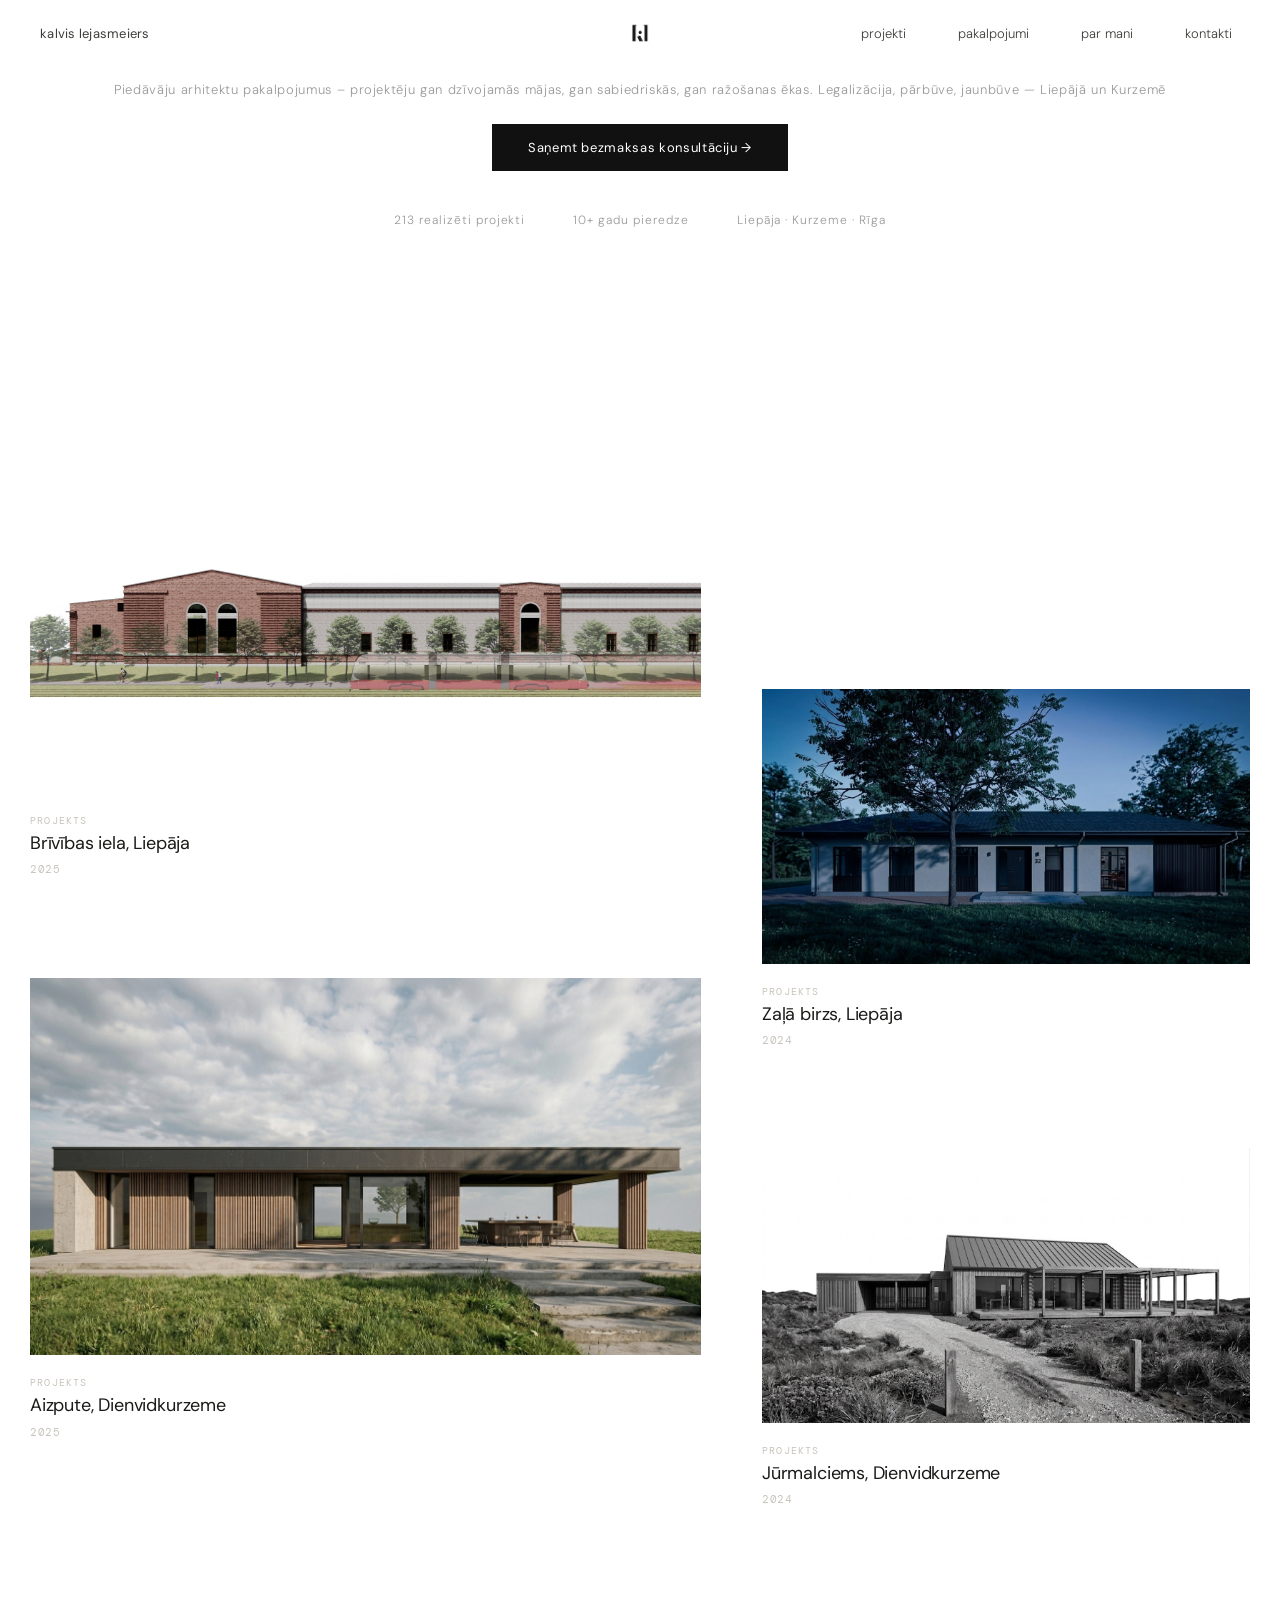
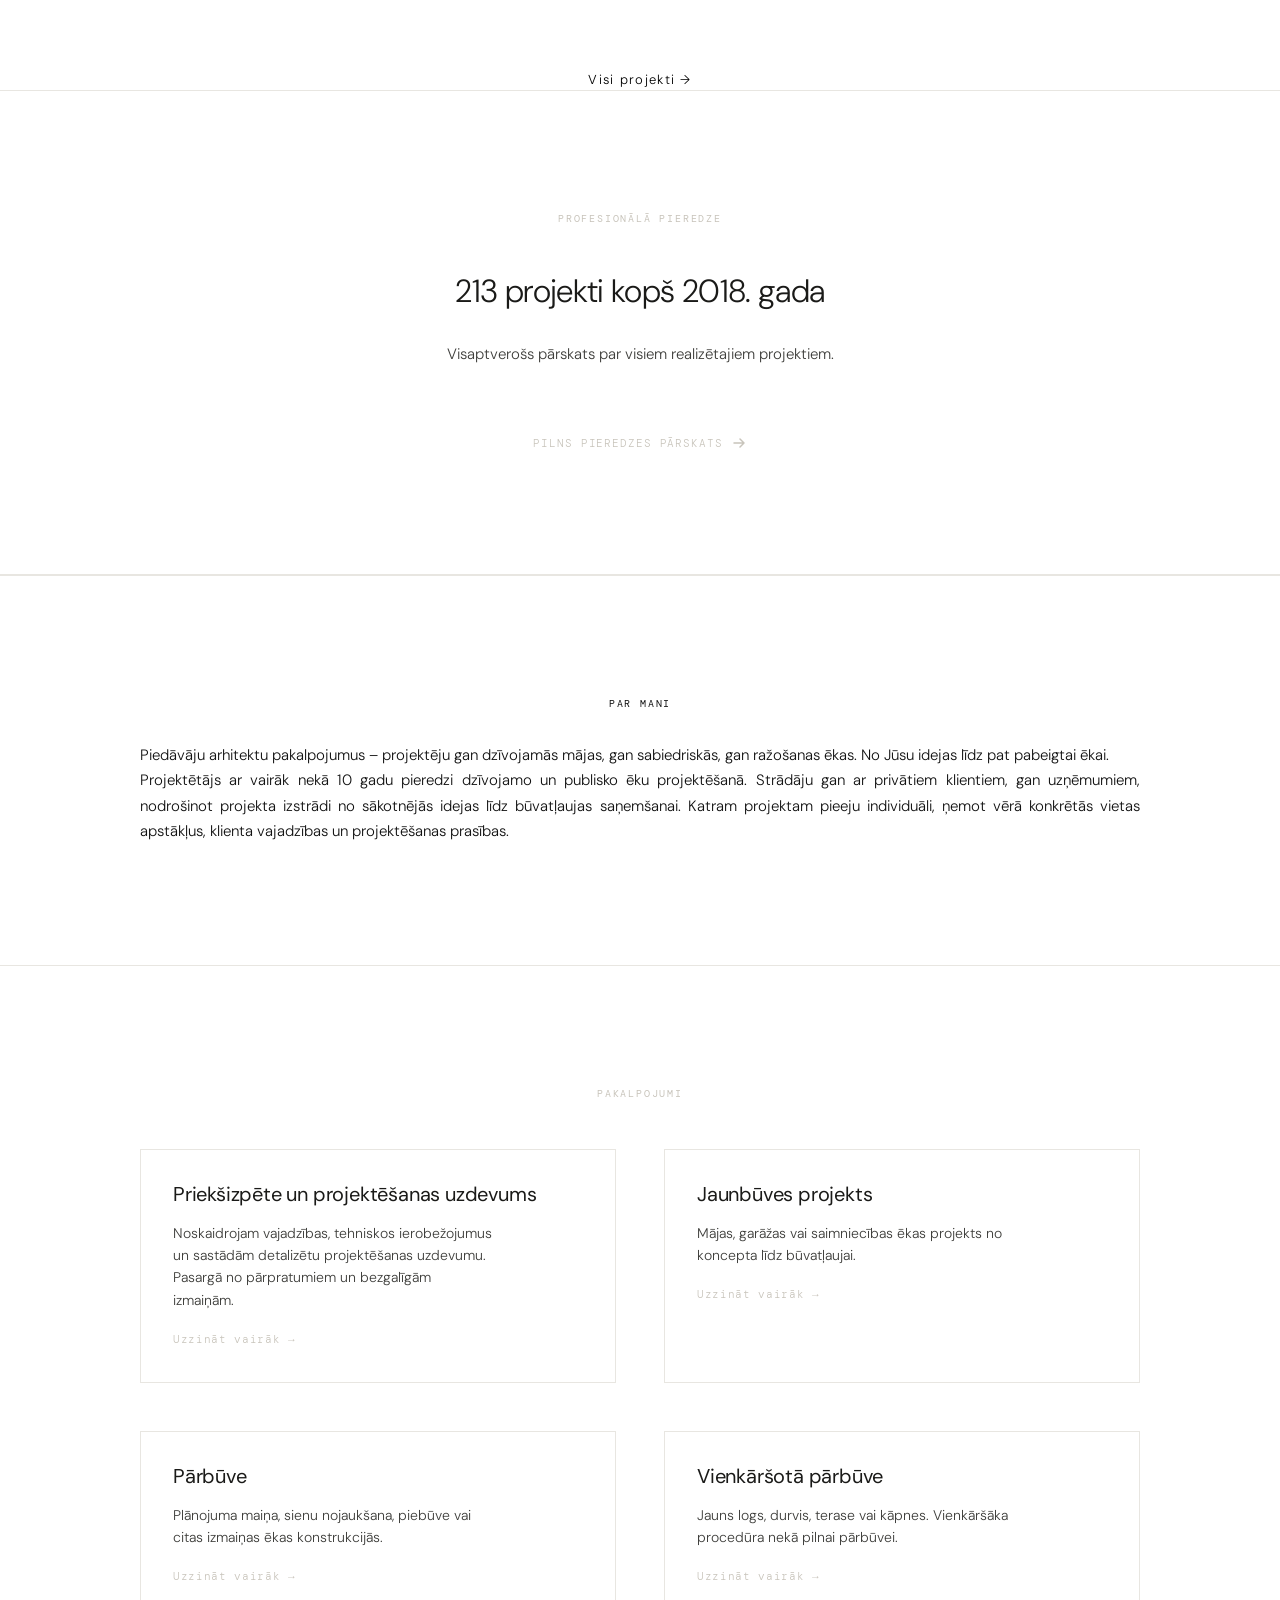
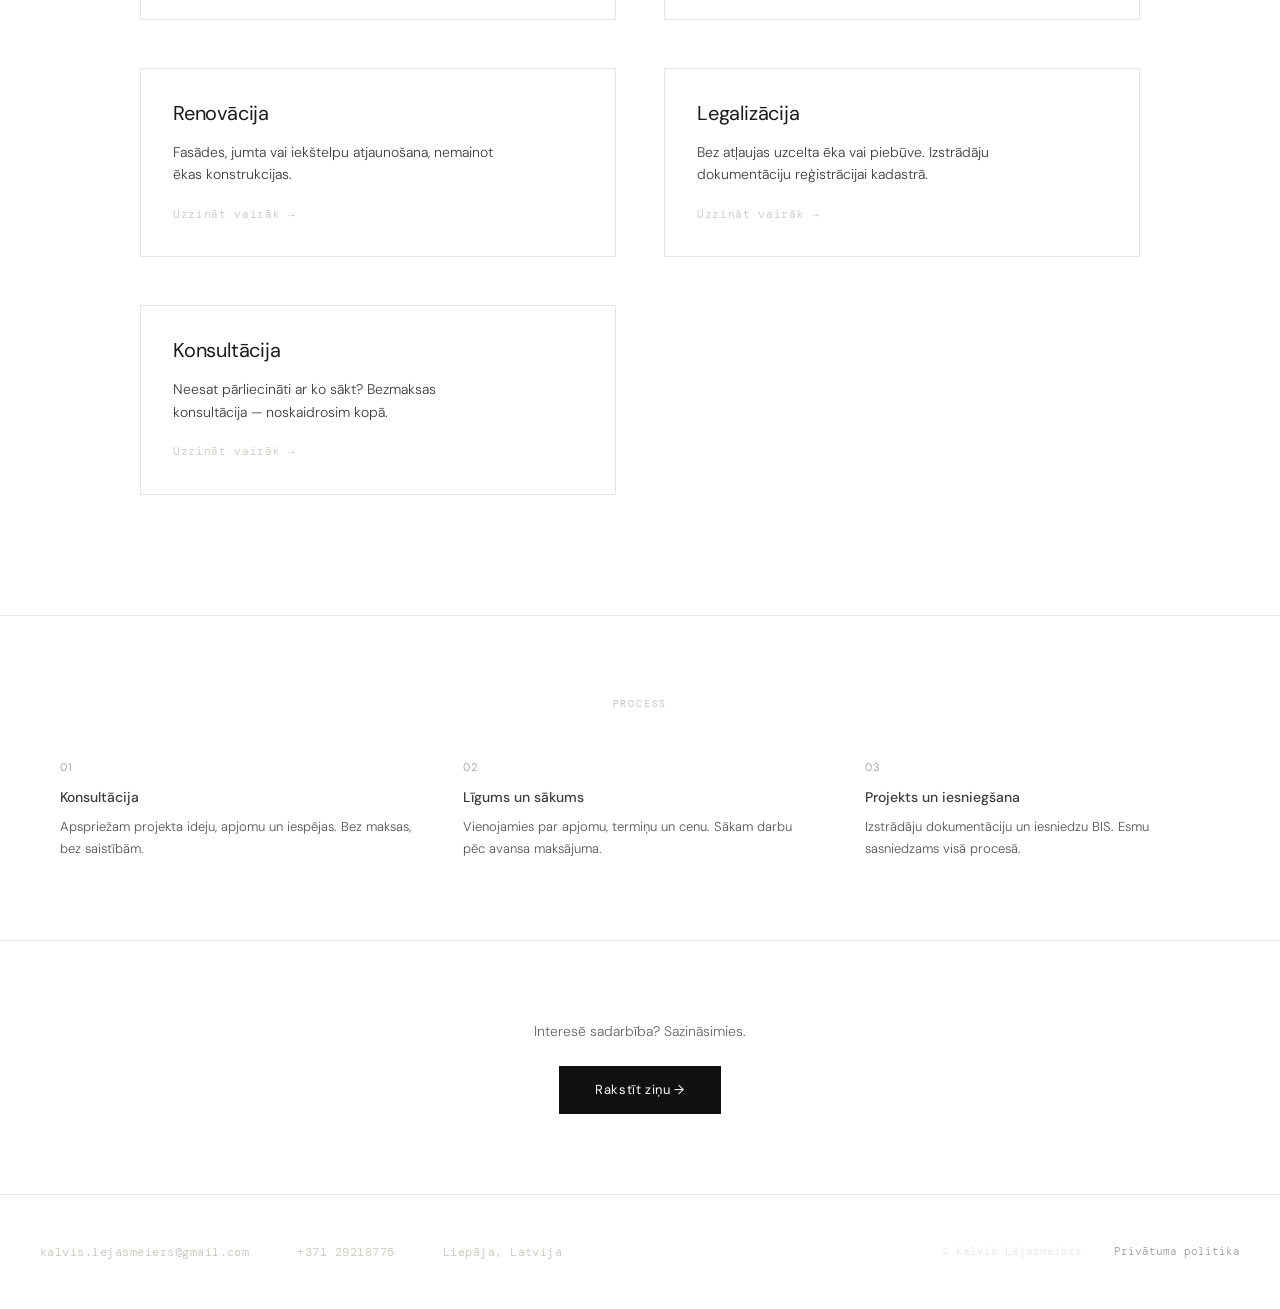
==== index.html @ 1ecda080 "Add hero CTA, stats bar, update H1 and par mani text" ====
<!doctype html>
<html lang="lv">
  <head>
    <meta charset="UTF-8" />
    <meta name="viewport" content="width=device-width, initial-scale=1.0" />
    <title>
      Projektētājs Liepājā | Legalizācija, Pārbūve, Jaunbūve — Kalvis
      Lejasmeiers
    </title>
    <meta
      name="description"
      content="Projektētājs Liepājā un Kurzemē — legalizācija, pārbūve, renovācija, jaunbūves projekti. 8+ gadu pieredze. Sazinieties: +371 29218775"
    />
    <meta
      name="keywords"
      content="projektētājs Liepāja, legalizācija Liepāja, būvatļauja Liepāja, pārbūve Liepāja, renovācija Liepāja, jaunbūve Liepāja, projektētājs Kurzeme, projektētājs Ventspils, projektētājs Dienvidkurzeme, būvprojekts Liepāja"
    />
    <meta
      name="google-site-verification"
      content="7rVDc_O3e1EbUGDJ3rN7VSIk16ck5abSpWf8aA_Zg4A"
    />
    <link rel="canonical" href="https://kalvisl.lv/" />

    <!-- Open Graph tags for social sharing -->
    <meta
      property="og:title"
      content="Projektētājs Liepājā — Kalvis Lejasmeiers"
    />
    <meta
      property="og:description"
      content="Legalizācija, pārbūve, renovācija, jaunbūve. 8+ gadu pieredze. Liepāja un Kurzeme."
    />
    <meta property="og:url" content="https://kalvisl.lv/" />
    <meta property="og:type" content="website" />
    <meta property="og:locale" content="lv_LV" />

    <!-- DNS Prefetch & Preconnect for faster resource loading -->
    <link rel="dns-prefetch" href="https://fonts.googleapis.com" />
    <link rel="dns-prefetch" href="https://fonts.gstatic.com" />
    <link rel="preconnect" href="https://fonts.googleapis.com" />
    <link rel="preconnect" href="https://fonts.gstatic.com" crossorigin />

    <!-- Preload critical fonts for faster text rendering -->
    <link
      rel="preload"
      href="https://fonts.gstatic.com/s/dmsans/v15/rP2tp2ywxg089UriI5-g4vlH9VoD8CmcqZG40F9JadbnoEwA-oBTQW0.woff2"
      as="font"
      type="font/woff2"
      crossorigin
    />

    <!-- Google Fonts with display=swap for better performance -->
    <link
      href="https://fonts.googleapis.com/css2?family=DM+Sans:ital,opsz,wght@0,9..40,300;0,9..40,400;0,9..40,500;1,9..40,300&family=DM+Mono:wght@300;400&display=swap"
      rel="stylesheet"
    />

    <!-- Main stylesheet -->
    <link rel="stylesheet" href="assets/css/main.css" />

    <!-- Schema.org LocalBusiness markup for SEO -->
    <script type="application/ld+json">
      {
        "@context": "https://schema.org",
        "@type": "LocalBusiness",
        "name": "Kalvis Lejasmeiers — Projektētājs",
        "url": "https://kalvisl.lv",
        "logo": "https://kalvisl.lv/kllogo/kl.png",
        "image": "https://kalvisl.lv/kllogo/kl.png",
        "description": "Projektēšanas pakalpojumi privātiem klientiem — legalizācija, pārbūve, renovācija, jaunbūve. Liepāja un Kurzeme.",
        "telephone": "+37129218775",
        "email": "kalvis.lejasmeiers@gmail.com",
        "priceRange": "€€",
        "address": {
          "@type": "PostalAddress",
          "addressLocality": "Liepāja",
          "addressRegion": "Kurzeme",
          "addressCountry": "LV"
        },
        "geo": {
          "@type": "GeoCoordinates",
          "latitude": 56.5047,
          "longitude": 21.0109
        },
        "areaServed": [
          { "@type": "City", "name": "Liepāja" },
          { "@type": "AdministrativeArea", "name": "Dienvidkurzemes novads" },
          { "@type": "City", "name": "Ventspils" },
          { "@type": "City", "name": "Jūrmala" },
          { "@type": "City", "name": "Rīga" }
        ],
        "hasOfferCatalog": {
          "@type": "OfferCatalog",
          "name": "Projektēšanas pakalpojumi",
          "itemListElement": [
            {
              "@type": "Offer",
              "itemOffered": {
                "@type": "Service",
                "name": "Priekšizpēte un projektēšanas uzdevums"
              }
            },
            {
              "@type": "Offer",
              "itemOffered": {
                "@type": "Service",
                "name": "Jaunbūves projekts"
              }
            },
            {
              "@type": "Offer",
              "itemOffered": { "@type": "Service", "name": "Pārbūve" }
            },
            {
              "@type": "Offer",
              "itemOffered": { "@type": "Service", "name": "Legalizācija" }
            },
            {
              "@type": "Offer",
              "itemOffered": {
                "@type": "Service",
                "name": "Vienkāršotā pārbūve"
              }
            },
            {
              "@type": "Offer",
              "itemOffered": {
                "@type": "Service",
                "name": "Renovācija un atjaunošana"
              }
            },
            {
              "@type": "Offer",
              "itemOffered": {
                "@type": "Service",
                "name": "Lietošanas veida maiņa"
              }
            },
            {
              "@type": "Offer",
              "itemOffered": { "@type": "Service", "name": "Konsultācija" }
            }
          ]
        },
        "sameAs": ["https://kalvisl.lv"]
      }
    </script>

    <!-- Critical inline styles for above-the-fold content -->
    <style>
      /* Prevent layout shift while fonts load */
      body {
        font-family:
          "DM Sans",
          -apple-system,
          BlinkMacSystemFont,
          sans-serif;
      }

      /* Critical nav styles to prevent FOUC */
      nav {
        position: fixed;
        top: 0;
        left: 0;
        right: 0;
        z-index: 100;
        display: flex;
        justify-content: space-between;
        align-items: center;
        padding: 22px 40px;
        background: #ffffff;
      }

      /* Prevent CLS for featured images */
      .chip-image-wrap {
        position: relative;
        background: #e8e6e1;
        min-height: 200px;
      }

      /* Visually hidden for accessibility */
      .visually-hidden {
        position: absolute;
        width: 1px;
        height: 1px;
        padding: 0;
        margin: -1px;
        overflow: hidden;
        clip: rect(0, 0, 0, 0);
        border: 0;
      }

      /* Hero CTA */
      .hero-cta {
        padding: 80px 60px 40px;
        text-align: center;
      }
      .hero-subtitle {
        font-size: 13px;
        color: #999;
        letter-spacing: 0.05em;
        margin-bottom: 24px;
      }

      /* Hero Stats */
      .hero-stats {
        display: flex;
        justify-content: center;
        gap: 48px;
        padding: 0 60px 60px;
        font-size: 12px;
        color: #999;
        letter-spacing: 0.08em;
      }
      @media (max-width: 768px) {
        .hero-stats {
          flex-direction: column;
          align-items: center;
          gap: 12px;
          padding: 0 24px 40px;
        }
        .hero-cta {
          padding: 60px 24px 24px;
        }
      }

      /* CTA Section */
      .cta-section {
        text-align: center;
        padding: 80px 40px;
        border-top: 1px solid #e8e8e8;
      }
      .cta-text {
        font-size: 14px;
        color: #666;
        margin-bottom: 24px;
        letter-spacing: 0;
      }
      .cta-button {
        display: inline-block;
        padding: 14px 36px;
        background: #111;
        color: #fff;
        font-size: 13px;
        font-weight: 400;
        text-decoration: none;
        letter-spacing: 0.05em;
        transition: background 0.2s ease;
      }
      .cta-button:hover {
        background: #333;
      }

      /* Process Section */
      .process-section {
        padding: 80px 60px;
        border-top: 1px solid #e8e8e8;
      }
      .process-steps {
        display: grid;
        grid-template-columns: repeat(3, 1fr);
        gap: 48px;
        margin-top: 40px;
      }
      .step-number {
        display: block;
        font-size: 11px;
        color: #999;
        letter-spacing: 0.1em;
        margin-bottom: 12px;
      }
      .process-step h3 {
        font-size: 14px;
        font-weight: 500;
        margin-bottom: 8px;
      }
      .process-step p {
        font-size: 13px;
        color: #555;
        line-height: 1.7;
      }
      @media (max-width: 768px) {
        .process-steps {
          grid-template-columns: 1fr;
          gap: 32px;
        }
        .process-section {
          padding: 60px 24px;
        }
        .cta-section {
          padding: 60px 24px;
        }
      }
    </style>
  </head>
  <body>
    <!-- Skip to main content link for keyboard users -->
    <a href="#main-content" class="skip-link">Pāriet uz galveno saturu</a>

    <!-- NAVIGATION -->
    <nav id="main-nav" aria-label="Galvenā navigācija">
      <div class="nav-left">
        <a href="/" class="nav-name">kalvis lejasmeiers</a>
        <div class="nav-logo">
          <a href="/" aria-label="Uz sākumlapu">
            <img
              src="kllogo/kl.png"
              alt="Kalvis Lejasmeiers Logo"
              decoding="async"
            />
          </a>
        </div>
      </div>
      <!-- Mobile hamburger button -->
      <button
        class="nav-hamburger"
        aria-label="Atvērt izvēlni"
        aria-expanded="false"
        aria-controls="main-menu"
      >
        <span class="hamburger-line"></span>
        <span class="hamburger-line"></span>
        <span class="hamburger-line"></span>
      </button>

      <ul class="nav-links" id="main-menu" role="menu">
        <li role="none"><a href="projekti/" role="menuitem">projekti</a></li>
        <li role="none">
          <a href="pakalpojumi/" role="menuitem">pakalpojumi</a>
        </li>
        <li role="none"><a href="par-mani/" role="menuitem">par mani</a></li>
        <li role="none"><a href="kontakti/" role="menuitem">kontakti</a></li>
      </ul>
    </nav>

    <main id="main-content">
      <h1 class="visually-hidden">
        Projektētājs Liepājā. No Jūsu idejas līdz gatavam projektam
      </h1>

      <!-- HERO CTA -->
      <section class="hero-cta">
        <p class="hero-subtitle">
          Piedāvāju arhitektu pakalpojumus – projektēju gan dzīvojamās mājas,
          gan sabiedriskās, gan ražošanas ēkas. Legalizācija, pārbūve, jaunbūve
          — Liepājā un Kurzemē
        </p>
        <a href="/kontakti/" class="cta-button"
          >Saņemt bezmaksas konsultāciju →</a
        >
      </section>

      <!-- HERO STATS -->
      <div class="hero-stats">
        <span>213 realizēti projekti</span>
        <span>10+ gadu pieredze</span>
        <span>Liepāja · Kurzeme · Rīga</span>
      </div>

      <!-- FEATURED PROJECTS — Chipperfield-style staggered layout -->

      <section class="featured-section" id="projekti">
        <div class="chipperfield-grid reveal">
          <!-- Left column -->
          <div class="chip-col chip-col-left">
            <a
              href="projekti/?project=Brivibas%2097a"
              class="chip-project"
              data-lightbox="true"
              data-project-name="Brīvības iela 97a"
              data-project-type="Projekts"
              data-project-location="Liepāja"
              data-project-year="2025"
              data-images='["projekti/Brivibas_97a/brivibas-97a-1.jpg","projekti/Brivibas_97a/brivibas-97a-2.jpg"]'
            >
              <div class="chip-image-wrap">
                <img
                  src="projekti/Brivibas_97a/brivibas-97a-1.jpg"
                  alt="Brīvības 97a projekts"
                  fetchpriority="high"
                  decoding="async"
                />
              </div>
              <div class="chip-meta">
                <span class="chip-label">Projekts</span>
                <span class="chip-title">Brīvības iela, Liepāja</span>
                <span class="chip-date">2025</span>
              </div>
            </a>

            <a
              href="projekti/?project=sarmites"
              class="chip-project"
              data-lightbox="true"
              data-project-name="Sarmītes"
              data-project-type="Projekts"
              data-project-location="Aizpute, Dienvidkurzeme"
              data-project-year="2025"
              data-images='["projekti/Aizputes_novads/sarmites-1.jpg"]'
            >
              <div class="chip-image-wrap">
                <img
                  src="projekti/Aizputes_novads/sarmites-1.jpg"
                  alt="Aizpute projekts"
                  loading="lazy"
                  decoding="async"
                />
              </div>
              <div class="chip-meta">
                <span class="chip-label">Projekts</span>
                <span class="chip-title">Aizpute, Dienvidkurzeme</span>
                <span class="chip-date">2025</span>
              </div>
            </a>
          </div>

          <!-- Right column — offset down -->
          <div class="chip-col chip-col-right">
            <a
              href="projekti/?project=Kazdangas%2035"
              class="chip-project"
              data-lightbox="true"
              data-project-name="Zaļā birzs"
              data-project-type="Projekts"
              data-project-location="Liepāja"
              data-project-year="2024"
              data-images='["projekti/Zala_birzs/kazdangas-35-1.webp","projekti/Zala_birzs/kazdangas-35-2.webp"]'
            >
              <div class="chip-image-wrap">
                <picture>
                  <source
                    srcset="projekti/Zala_birzs/kazdangas-35-1.webp"
                    type="image/webp"
                  />
                  <source
                    srcset="projekti/Zala_birzs/kazdangas-35-2.webp"
                    type="image/webp"
                  />
                  <img
                    src="projekti/Zala_birzs/kazdangas-35-1.webp"
                    alt="Dzīvojamās ēkas būvniecība"
                    loading="lazy"
                    decoding="async"
                  />
                </picture>
              </div>
              <div class="chip-meta">
                <span class="chip-label">Projekts</span>
                <span class="chip-title">Zaļā birzs, Liepāja</span>
                <span class="chip-date">2024</span>
              </div>
            </a>

            <a
              href="projekti/?project=Sabri%20Jurmalciems"
              class="chip-project"
              data-lightbox="true"
              data-project-name="Sabri"
              data-project-type="Projekts"
              data-project-location="Jūrmalciems, Dienvidkurzeme"
              data-project-year="2024"
              data-images='["projekti/Jurmalciems/sabri-jurmalciems-1.jpg","projekti/Jurmalciems/sabri-jurmalciems-2.webp"]'
            >
              <div class="chip-image-wrap">
                <picture>
                  <source
                    srcset="projekti/Jurmalciems/sabri-jurmalciems-1.jpg"
                    type="image/jpeg"
                  />
                  <source
                    srcset="projekti/Jurmalciems/sabri-jurmalciems-2.webp"
                    type="image/webp"
                  />
                  <img
                    src="projekti/Jurmalciems/sabri-jurmalciems-1.jpg"
                    alt="Sabri Jurmalciems projekts"
                    loading="lazy"
                    decoding="async"
                  />
                </picture>
              </div>
              <div class="chip-meta">
                <span class="chip-label">Projekts</span>
                <span class="chip-title">Jūrmalciems, Dienvidkurzeme</span>
                <span class="chip-date">2024</span>
              </div>
            </a>
          </div>
        </div>
      </section>

      <!-- Lightbox Overlay -->
      <div
        class="lightbox-overlay"
        id="projectLightbox"
        aria-hidden="true"
        role="dialog"
        aria-modal="true"
        aria-label="Projekta attēlu galerija"
      >
        <button class="lightbox-close" aria-label="Aizvērt galeriju">
          &times;
        </button>
        <div class="lightbox-container">
          <button
            class="lightbox-arrow lightbox-prev"
            aria-label="Iepriekšējais attēls"
          >
            &#8249;
          </button>
          <div class="lightbox-content">
            <div class="lightbox-image-wrapper">
              <img class="lightbox-image" src="" alt="Projekta attēls" />
            </div>
            <div class="lightbox-info">
              <h3 class="lightbox-title"></h3>
              <div class="lightbox-meta">
                <span class="lightbox-type"></span>
                <span class="lightbox-location"></span>
                <span class="lightbox-year"></span>
              </div>
              <div class="lightbox-counter"></div>
            </div>
          </div>
          <button
            class="lightbox-arrow lightbox-next"
            aria-label="Nākamais attēls"
          >
            &#8250;
          </button>
        </div>
      </div>

      <!-- All projects link -->
      <div style="margin-top: 80px; text-align: center">
        <a
          href="/projekti/"
          style="
            font-size: 13px;
            font-weight: 300;
            letter-spacing: 0.1em;
            color: #000;
            text-decoration: none;
          "
          >Visi projekti →</a
        >
      </div>

      <!-- PIEREDZE SUMMARY -->
      <section class="pieredze-summary">
        <div class="pieredze-summary-content">
          <span class="section-label reveal">Profesionālā pieredze</span>
          <h2 class="pieredze-title reveal">213 projekti kopš 2018. gada</h2>
          <p class="pieredze-text reveal">
            Visaptverošs pārskats par visiem realizētajiem projektiem.
          </p>

          <a href="projekti/#pieredze-embedded" class="pieredze-link reveal">
            <span>Pilns pieredzes pārskats</span>
            <svg width="16" height="16" viewBox="0 0 16 16" fill="none">
              <path
                d="M3 8H13M13 8L9 4M13 8L9 12"
                stroke="currentColor"
                stroke-width="1.5"
                stroke-linecap="round"
                stroke-linejoin="round"
              />
            </svg>
          </a>
        </div>
      </section>

      <!-- ABOUT STRIP -->
      <section
        class="about-strip"
        id="par-mani"
        style="background-color: #ffffff !important; color: #111111 !important"
      >
        <div class="about-strip-content">
          <span class="section-label" style="color: #111111 !important"
            >Par mani</span
          >
          <p class="about-text" style="color: #111111 !important">
            Piedāvāju arhitektu pakalpojumus – projektēju gan dzīvojamās mājas,
            gan sabiedriskās, gan ražošanas ēkas. No Jūsu idejas līdz pat
            pabeigtai ēkai.
          </p>
          <p class="about-text" style="color: #111111 !important">
            Projektētājs ar vairāk nekā 10 gadu pieredzi dzīvojamo un publisko
            ēku projektēšanā. Strādāju gan ar privātiem klientiem, gan
            uzņēmumiem, nodrošinot projekta izstrādi no sākotnējās idejas līdz
            būvatļaujas saņemšanai. Katram projektam pieeju individuāli, ņemot
            vērā konkrētās vietas apstākļus, klienta vajadzības un projektēšanas
            prasības.
          </p>
        </div>
      </section>

      <!-- PAKALPOJUMI -->
      <section class="services-section" id="pakalpojumi">
        <div class="services-content">
          <span class="section-label reveal">Pakalpojumi</span>
          <div class="services-grid">
            <a href="/pakalpojumi/" class="service-card reveal">
              <h3 class="service-title">
                Priekšizpēte un projektēšanas uzdevums
              </h3>
              <p class="service-desc">
                Noskaidrojam vajadzības, tehniskos ierobežojumus un sastādām
                detalizētu projektēšanas uzdevumu. Pasargā no pārpratumiem un
                bezgalīgām izmaiņām.
              </p>
              <span class="service-link">Uzzināt vairāk →</span>
            </a>
            <a href="/pakalpojumi/" class="service-card reveal">
              <h3 class="service-title">Jaunbūves projekts</h3>
              <p class="service-desc">
                Mājas, garāžas vai saimniecības ēkas projekts no koncepta līdz
                būvatļaujai.
              </p>
              <span class="service-link">Uzzināt vairāk →</span>
            </a>
            <a href="/pakalpojumi/" class="service-card reveal">
              <h3 class="service-title">Pārbūve</h3>
              <p class="service-desc">
                Plānojuma maiņa, sienu nojaukšana, piebūve vai citas izmaiņas
                ēkas konstrukcijās.
              </p>
              <span class="service-link">Uzzināt vairāk →</span>
            </a>
            <a href="/pakalpojumi/" class="service-card reveal">
              <h3 class="service-title">Vienkāršotā pārbūve</h3>
              <p class="service-desc">
                Jauns logs, durvis, terase vai kāpnes. Vienkāršāka procedūra
                nekā pilnai pārbūvei.
              </p>
              <span class="service-link">Uzzināt vairāk →</span>
            </a>
            <a href="/pakalpojumi/" class="service-card reveal">
              <h3 class="service-title">Renovācija</h3>
              <p class="service-desc">
                Fasādes, jumta vai iekštelpu atjaunošana, nemainot ēkas
                konstrukcijas.
              </p>
              <span class="service-link">Uzzināt vairāk →</span>
            </a>
            <a href="/pakalpojumi/" class="service-card reveal">
              <h3 class="service-title">Legalizācija</h3>
              <p class="service-desc">
                Bez atļaujas uzcelta ēka vai piebūve. Izstrādāju dokumentāciju
                reģistrācijai kadastrā.
              </p>
              <span class="service-link">Uzzināt vairāk →</span>
            </a>
            <a href="/pakalpojumi/" class="service-card reveal">
              <h3 class="service-title">Konsultācija</h3>
              <p class="service-desc">
                Neesat pārliecināti ar ko sākt? Bezmaksas konsultācija —
                noskaidrosim kopā.
              </p>
              <span class="service-link">Uzzināt vairāk →</span>
            </a>
          </div>
        </div>
      </section>

      <!-- PROCESS SECTION — How it works -->
      <section class="process-section">
        <p class="section-label">Process</p>
        <div class="process-steps">
          <div class="process-step">
            <span class="step-number">01</span>
            <h3>Konsultācija</h3>
            <p>
              Apspriežam projekta ideju, apjomu un iespējas. Bez maksas, bez
              saistībām.
            </p>
          </div>
          <div class="process-step">
            <span class="step-number">02</span>
            <h3>Līgums un sākums</h3>
            <p>
              Vienojamies par apjomu, termiņu un cenu. Sākam darbu pēc avansa
              maksājuma.
            </p>
          </div>
          <div class="process-step">
            <span class="step-number">03</span>
            <h3>Projekts un iesniegšana</h3>
            <p>
              Izstrādāju dokumentāciju un iesniedzu BIS. Esmu sasniedzams visā
              procesā.
            </p>
          </div>
        </div>
      </section>

      <!-- CTA SECTION -->
      <section class="cta-section">
        <p class="cta-text">Interesē sadarbība? Sazināsimies.</p>
        <a href="/kontakti/" class="cta-button">Rakstīt ziņu →</a>
      </section>
    </main>

    <!-- FOOTER / CONTACT -->
    <footer id="kontakti">
      <div class="footer-contact">
        <a href="mailto:kalvis.lejasmeiers@gmail.com"
          >kalvis.lejasmeiers@gmail.com</a
        >
        <a href="tel:+37129218775">+371 29218775</a>
        <span>Liepāja, Latvija</span>
      </div>
      <div class="footer-bottom">
        <span class="footer-copy">© Kalvis Lejasmeiers</span>
        <a href="/privatuma-politika/" class="privacy-link"
          >Privātuma politika</a
        >
      </div>
    </footer>

    <script src="assets/js/main.js" defer></script>
  </body>
</html>
---- assets/css/main.css ----
/* ==========================================================================
   DESIGN SYSTEM — Kalvis Lejasmeiers Portfolio
   ========================================================================== */

/* CSS Custom Properties (Design Tokens) */
:root {
  /* Color Palette */
  --white: #ffffff; /* pure white */
  --black: #1a1a18; /* near-black, slight warmth */
  --stone: #c8c4bb; /* fog, Baltic limestone */
  --rust: #8b4b2e; /* single accent — Liepāja ironwork, copper oxide */
  --ink: #3d3d3a; /* body text */
  --mist: #e8e6e1; /* borders, dividers */

  /* Typography */
  --font-sans: "DM Sans", sans-serif;
  --font-mono: "DM Mono", monospace;

  /* Spacing */
  --space-xs: 8px;
  --space-sm: 16px;
  --space-md: 24px;
  --space-lg: 32px;
  --space-xl: 48px;
  --space-2xl: 64px;
  --space-3xl: 80px;
  --space-4xl: 120px;
}

/* ==========================================================================
   CSS Reset & Base Styles
   ========================================================================== */

*,
*::before,
*::after {
  box-sizing: border-box;
  margin: 0;
  padding: 0;
}

html {
  font-size: 15px;
  scroll-behavior: smooth;
}

body {
  background: var(--white);
  color: var(--ink);
  font-family: var(--font-sans);
  font-weight: 300;
  line-height: 1.5;
  -webkit-font-smoothing: antialiased;
  -moz-osx-font-smoothing: grayscale;
}

img {
  max-width: 100%;
  height: auto;
  display: block;
}

a {
  color: inherit;
  text-decoration: none;
  transition: color 0.2s;
}

button,
input,
textarea {
  font-family: inherit;
  font-size: inherit;
  line-height: inherit;
}

/* ==========================================================================
   Typography Scale
   ========================================================================== */

/* Section labels: 10px / DM Mono / uppercase / letter-spacing: 0.18em / color: --stone */
.section-label {
  font-family: var(--font-mono);
  font-size: 10px;
  font-weight: 400;
  letter-spacing: 0.18em;
  text-transform: uppercase;
  color: var(--stone);
  display: block;
  text-align: center;
  margin-bottom: var(--space-xl);
}

/* Body text: 15px / DM Sans / weight 300 / line-height 1.7 */
.body-text {
  font-size: 15px;
  line-height: 1.7;
}

/* Project titles: 17–28px / DM Sans / weight 300 / letter-spacing: -0.01em */
.project-title {
  font-family: var(--font-sans);
  font-weight: 300;
  letter-spacing: -0.01em;
  line-height: 1.2;
}

/* Large titles: 40–64px / DM Sans / weight 300 / letter-spacing: -0.02em */
.large-title {
  font-family: var(--font-sans);
  font-weight: 300;
  letter-spacing: -0.02em;
  line-height: 1.1;
}

/* Mono metadata: 11px / DM Mono / weight 400 / letter-spacing: 0.06–0.12em */
.mono-meta {
  font-family: var(--font-mono);
  font-size: 11px;
  font-weight: 400;
  letter-spacing: 0.06em;
  color: var(--stone);
}

/* ==========================================================================
   Navigation
   ========================================================================== */

nav {
  position: fixed;
  top: 0;
  left: 0;
  right: 0;
  z-index: 100;
  display: flex;
  justify-content: space-between;
  align-items: center;
  padding: 22px 40px;
  background: var(--white);
  border-bottom: 1px solid transparent;
  transition: border-color 0.3s;
}

nav.scrolled {
  border-bottom-color: var(--mist);
}

.nav-left {
  display: flex;
  align-items: center;
  gap: 24px;
}

.nav-name {
  font-family: var(--font-sans);
  font-size: 13px;
  font-weight: 400;
  letter-spacing: 0.02em;
  color: var(--ink);
  text-decoration: none;
  white-space: nowrap;
}

.nav-logo {
  position: absolute;
  left: 50%;
  top: 50%;
  transform: translate(-50%, -50%);
  display: flex;
  align-items: center;
  justify-content: center;
  z-index: 1;
}

.nav-logo img {
  height: 48px; /* 100% larger than original 24px */
  width: auto;
  opacity: 0.9;
  transition: opacity 0.2s;
}

.nav-logo a {
  display: flex;
  align-items: center;
  justify-content: center;
}

.nav-logo:hover img {
  opacity: 1;
}

.nav-links {
  display: flex;
  gap: 36px;
  list-style: none;
  margin-left: auto; /* Push links to the right */
}

.nav-links a {
  font-family: var(--font-sans);
  font-size: 13px;
  font-weight: 300;
  letter-spacing: 0;
  text-transform: none;
  color: var(--ink);
  text-decoration: none;
  transition: color 0.2s;
  padding: 4px 8px;
  border-radius: 2px;
}

.nav-links a:hover,
.nav-links a.active {
  color: var(--black);
}

.nav-links a:focus {
  outline: none;
}

/* ==========================================================================
   Mobile Hamburger Menu
   ========================================================================== */

.nav-hamburger {
  display: none; /* Hidden on desktop */
  width: 44px;
  height: 44px;
  background: transparent;
  border: none;
  cursor: pointer;
  padding: 0;
  position: relative;
  z-index: 110;
  flex-direction: column;
  justify-content: center;
  align-items: flex-end;
  gap: 6px;
  margin-left: auto; /* Push to right */
  border-radius: 2px;
}

.nav-hamburger:focus {
  outline: 2px solid var(--rust);
  outline-offset: 2px;
}

.hamburger-line {
  display: block;
  width: 24px;
  height: 1px;
  background: var(--black);
  transition:
    transform 0.3s ease,
    opacity 0.3s ease,
    width 0.3s ease;
}

/* Transform to × when menu is open */
.nav-hamburger.open .hamburger-line:nth-child(1) {
  transform: translateY(7px) rotate(45deg);
}

.nav-hamburger.open .hamburger-line:nth-child(2) {
  opacity: 0;
  width: 0;
}

.nav-hamburger.open .hamburger-line:nth-child(3) {
  transform: translateY(-7px) rotate(-45deg);
}

/* Mobile menu panel */
.nav-links.mobile-menu {
  position: fixed;
  top: 0;
  left: 0;
  right: 0;
  background: #ffffff;
  padding: 80px 20px 20px; /* Top padding for nav bar clearance */
  flex-direction: column;
  gap: 0;
  max-height: 0;
  overflow: hidden;
  opacity: 0;
  transition:
    max-height 0.3s ease,
    opacity 0.3s ease,
    padding 0.3s ease;
  z-index: 100;
  box-shadow: 0 4px 20px rgba(0, 0, 0, 0.08);
}

.nav-links.mobile-menu.open {
  max-height: 100vh;
  opacity: 1;
  padding-top: 80px;
  padding-bottom: 20px;
}

.nav-links.mobile-menu li {
  width: 100%;
  border-bottom: 1px solid var(--mist);
}

.nav-links.mobile-menu li:last-child {
  border-bottom: none;
}

.nav-links.mobile-menu a {
  display: block;
  padding: 20px 0;
  font-family: var(--font-sans);
  font-size: 13px;
  font-weight: 300;
  letter-spacing: 0.02em;
  text-transform: none;
  color: var(--ink);
}

.nav-links.mobile-menu a:hover,
.nav-links.mobile-menu a.active {
  color: var(--rust);
}

/* ==========================================================================
   Featured Projects — David Chipperfield-style Staggered Two-Column Layout
   ========================================================================== */

.featured-section {
  padding: var(--space-4xl) 30px var(--space-3xl);
  width: 100%;
  max-width: 1400px;
  margin: 0 auto;
}

/* Chipperfield Grid: Two unequal columns with vertical offset */
.chipperfield-grid {
  display: flex;
  gap: 5%; /* Gap between columns */
  width: 100%;
}

/* Left column: ~55% width */
.chip-col-left {
  flex: 0 0 55%;
  display: flex;
  flex-direction: column;
  gap: 100px; /* Generous spacing between projects */
}

/* Right column: ~40% width, offset down */
.chip-col-right {
  flex: 0 0 40%;
  display: flex;
  flex-direction: column;
  gap: 100px;
  margin-top: 280px; /* Vertical offset — key Chipperfield element */
}

/* Individual project link */
.chip-project {
  display: block;
  text-decoration: none;
  color: inherit;
  cursor: pointer;
}

/* Image wrapper — no borders, shadows, or backgrounds */
.chip-image-wrap {
  position: relative;
  overflow: hidden;
  background: transparent;
  line-height: 0; /* Remove inline image gap */
}

.chip-image-wrap img {
  width: 100%;
  height: auto;
  display: block;
  transition: opacity 0.4s ease;
}

/* Hover: subtle opacity reduction */
.chip-project:hover .chip-image-wrap img {
  opacity: 0.85;
}

/* Project metadata — Chipperfield style */
.chip-meta {
  padding-top: 20px;
  display: flex;
  flex-direction: column;
  gap: 4px;
}

/* Small label: "Project" */
.chip-label {
  font-family: var(--font-mono);
  font-size: 10px;
  font-weight: 400;
  letter-spacing: 0.12em;
  text-transform: uppercase;
  color: var(--stone);
}

/* Project title: larger, heavier weight */
.chip-title {
  font-family: var(--font-sans);
  font-size: 18px;
  font-weight: 400;
  letter-spacing: -0.01em;
  line-height: 1.3;
  color: var(--black);
}

/* Date: small, subtle */
.chip-date {
  font-family: var(--font-mono);
  font-size: 11px;
  font-weight: 400;
  letter-spacing: 0.06em;
  color: var(--stone);
  margin-top: 2px;
}

/* ==========================================================================
   Project List (Homepage)
   ========================================================================== */

.list-section {
  padding: var(--space-2xl) 40px var(--space-4xl);
  border-top: 1px solid var(--mist);
}

.project-list {
  list-style: none;
}

.project-item {
  display: grid;
  grid-template-columns: 1fr auto;
  align-items: baseline;
  padding: 20px 0;
  border-bottom: 1px solid var(--mist);
  cursor: pointer;
  transition: background 0.15s;
  text-decoration: none;
  color: inherit;
}

.project-item:first-child {
  border-top: 1px solid var(--mist);
}

.project-item:hover .project-item-title {
  color: var(--black);
}

.project-item:hover .project-item-meta {
  color: var(--rust);
}

.project-item-title {
  font-family: var(--font-sans);
  font-size: 17px;
  font-weight: 300;
  color: var(--ink);
  transition: color 0.2s;
  letter-spacing: -0.01em;
}

.project-item-meta {
  font-family: var(--font-mono);
  font-size: 11px;
  color: var(--stone);
  letter-spacing: 0.06em;
  text-align: right;
  transition: color 0.2s;
  white-space: nowrap;
}

/* ==========================================================================
   About Strip (Homepage)
   ========================================================================== */

.about-strip {
  background: var(--white);
  padding: var(--space-4xl) 40px;
  border-top: 1px solid var(--mist);
}

.about-strip-content {
  max-width: 1000px;
  margin: 0 auto;
  text-align: center;
}

.about-strip .section-label {
  color: var(--stone);
  margin-bottom: var(--space-lg);
  text-align: center;
}

.about-text {
  color: var(--ink);
  font-size: 15px;
  line-height: 1.7;
  text-align: justify;
  text-justify: inter-word;
  max-width: 100%;
}

.about-stats {
  display: grid;
  grid-template-columns: 1fr 1fr;
  gap: var(--space-lg);
  padding-top: 4px;
}

.stat-number {
  font-family: var(--font-mono);
  font-size: 36px;
  font-weight: 300;
  color: var(--white);
  display: block;
  line-height: 1;
  margin-bottom: var(--space-xs);
}

.stat-label {
  font-family: var(--font-mono);
  font-size: 10px;
  letter-spacing: 0.14em;
  text-transform: uppercase;
  color: rgba(200, 196, 187, 0.4);
}

/* ==========================================================================
   Footer / Contact
   ========================================================================== */

footer {
  padding: var(--space-xl) 40px;
  display: flex;
  justify-content: space-between;
  align-items: center;
  border-top: 1px solid var(--mist);
}

.footer-contact {
  display: flex;
  gap: var(--space-xl);
}

.footer-contact a,
.footer-contact span {
  font-family: var(--font-mono);
  font-size: 12px;
  color: var(--stone);
  text-decoration: none;
  letter-spacing: 0.04em;
  transition: color 0.2s;
}

.footer-contact a:hover {
  color: var(--rust);
}

.footer-copy {
  font-family: var(--font-mono);
  font-size: 11px;
  color: var(--mist);
}

.footer-bottom {
  display: flex;
  align-items: center;
  gap: var(--space-lg);
}

.privacy-link {
  font-family: var(--font-mono);
  font-size: 11px;
  color: #999;
  text-decoration: none;
  transition: color 0.2s;
}

.privacy-link:hover {
  color: var(--rust);
}

/* ==========================================================================
   Scroll Animations
   ========================================================================== */

.reveal {
  opacity: 0;
  transform: translateY(16px);
  transition:
    opacity 0.7s ease,
    transform 0.7s ease;
}

.reveal.visible {
  opacity: 1;
  transform: none;
}

/* Respect reduced motion preference */
@media (prefers-reduced-motion: reduce) {
  .reveal {
    opacity: 1;
    transform: none;
    transition: none;
  }
}

/* ==========================================================================
   Responsive Design
   ========================================================================== */

@media (max-width: 768px) {
  /* Navigation */
  nav {
    padding: 18px 20px;
    flex-direction: row;
    justify-content: space-between;
    align-items: center;
  }

  .nav-left {
    display: flex;
    align-items: center;
    gap: 16px;
  }

  .nav-name {
    font-size: 12px;
  }

  .nav-logo {
    display: flex; /* Show logo on mobile */
    position: absolute; /* Center in nav bar */
    left: 50%;
    top: 50%;
    transform: translate(-50%, -50%);
    margin: 0;
  }

  .nav-logo img {
    height: 32px; /* Slightly smaller on mobile */
  }

  /* Mobile hamburger menu */
  .nav-hamburger {
    display: flex;
  }

  .nav-links {
    position: fixed;
    top: 0;
    left: 0;
    right: 0;
    display: flex;
    background: #ffffff;
    padding: 0 20px;
    flex-direction: column;
    gap: 0;
    max-height: 0;
    overflow: hidden;
    opacity: 0;
    transition:
      max-height 0.3s ease,
      opacity 0.3s ease,
      padding 0.3s ease;
    z-index: 99;
    box-shadow: 0 4px 20px rgba(0, 0, 0, 0.08);
    list-style: none;
  }

  .nav-links.open {
    max-height: 100vh;
    opacity: 1;
    padding: 76px 20px 20px;
  }

  .nav-links li {
    width: 100%;
    border-bottom: 1px solid var(--mist);
  }

  .nav-links li:last-child {
    border-bottom: none;
  }

  .nav-links a {
    display: block;
    padding: 20px 0;
    font-family: var(--font-sans);
    font-size: 13px;
    font-weight: 300;
    letter-spacing: 0.02em;
    text-transform: none;
    color: var(--ink);
  }

  .nav-links a:hover,
  .nav-links a.active {
    color: var(--rust);
  }

  /* Featured Section — Mobile: single column, no offset */
  .featured-section {
    padding: 100px 20px 48px;
  }

  /* Chipperfield Grid: Stack vertically on mobile */
  .chipperfield-grid {
    flex-direction: column;
    gap: 0;
  }

  .chip-col-left,
  .chip-col-right {
    flex: none;
    width: 100%;
    gap: 60px; /* Reduced gap for mobile */
  }

  .chip-col-right {
    margin-top: 60px; /* Remove large offset on mobile, just normal spacing */
  }

  .chip-title {
    font-size: 16px;
  }

  .chip-meta {
    padding-top: 16px;
  }

  /* List Section */
  .list-section {
    padding: 60px 20px 80px;
  }

  .project-item-title {
    font-size: 15px;
  }

  .project-item-meta {
    font-size: 10px;
  }

  /* About Strip */
  .about-strip {
    padding: 60px 20px;
  }

  .about-stats {
    grid-template-columns: 1fr 1fr;
  }

  /* Footer */
  footer {
    flex-direction: column;
    align-items: flex-start;
    gap: 20px;
    padding: var(--space-lg) 20px;
  }

  .footer-contact {
    flex-direction: column;
    gap: var(--space-sm);
  }
}

/* ==========================================================================
   Projects Archive Page
   ========================================================================== */

.projects-archive {
  padding: var(--space-4xl) 40px var(--space-4xl);
  margin-top: 80px;
}

.archive-header {
  margin-bottom: var(--space-2xl);
}

.filter-tabs {
  display: flex;
  gap: var(--space-md);
  margin-top: var(--space-lg);
  flex-wrap: wrap;
}

.filter-btn {
  font-family: var(--font-mono);
  font-size: 10px;
  font-weight: 400;
  letter-spacing: 0.12em;
  text-transform: uppercase;
  color: var(--stone);
  background: none;
  border: none;
  padding: 0;
  cursor: pointer;
  transition: color 0.2s;
}

.filter-btn:hover,
.filter-btn.active {
  color: var(--rust);
}

.archive-grid {
  display: grid;
  grid-template-columns: repeat(3, 1fr);
  gap: 40px;
}

.archive-card {
  display: flex;
  flex-direction: column;
  cursor: pointer;
}

.archive-card-inner {
  aspect-ratio: 4/3;
  position: relative;
  overflow: hidden;
  margin-bottom: var(--space-md);
  background: var(--mist);
}

.archive-card-info {
  display: flex;
  flex-direction: column;
  gap: 4px;
}

.archive-card-title {
  font-family: var(--font-sans);
  font-size: 17px;
  font-weight: 300;
  color: var(--ink);
  letter-spacing: -0.01em;
  line-height: 1.2;
}

.archive-card-meta {
  font-family: var(--font-mono);
  font-size: 11px;
  color: var(--stone);
  letter-spacing: 0.06em;
  display: flex;
  gap: var(--space-sm);
}

.archive-card-type::after,
.archive-card-location::after {
  content: "·";
  margin-left: var(--space-sm);
  opacity: 0.5;
}

.archive-card-type:last-child::after,
.archive-card-location:last-child::after {
  display: none;
}

/* ==========================================================================
   About Page
   ========================================================================== */

.about-page {
  padding: var(--space-4xl) 40px var(--space-4xl);
  margin-top: 80px;
  max-width: 600px;
  margin-left: auto;
  margin-right: auto;
  text-align: justify;
  text-justify: inter-word;
}

.about-page-content {
  font-size: 15px;
  line-height: 1.7;
}

.about-page-content p {
  margin-bottom: var(--space-lg);
}

.about-page-list {
  list-style: none;
  margin-top: var(--space-xl);
  margin-bottom: var(--space-xl);
}

.about-page-list li {
  font-family: var(--font-mono);
  font-size: 11px;
  color: var(--stone);
  letter-spacing: 0.06em;
  margin-bottom: var(--space-sm);
}

/* ==========================================================================
   Contact Page
   ========================================================================== */

.contact-page {
  padding: var(--space-4xl) 40px var(--space-4xl);
  margin-top: 80px;
  max-width: 600px;
  margin-left: auto;
  margin-right: auto;
}

.contact-form-simple {
  display: flex;
  flex-direction: column;
  gap: var(--space-lg);
  margin-top: var(--space-xl);
}

.form-group-simple {
  display: flex;
  flex-direction: column;
  gap: var(--space-xs);
}

.form-group-simple label {
  font-family: var(--font-mono);
  font-size: 11px;
  color: var(--stone);
  letter-spacing: 0.06em;
  text-transform: uppercase;
}

.form-group-simple input,
.form-group-simple textarea {
  font-family: var(--font-sans);
  font-size: 13px;
  color: var(--ink);
  background: transparent;
  border: none;
  border-bottom: 1px solid #ccc;
  padding: 12px 0;
  width: 100%;
  transition: border-color 0.2s;
}

.form-group-simple input:focus,
.form-group-simple textarea:focus {
  outline: none;
  border-bottom-color: var(--rust);
}

.form-group-simple textarea {
  min-height: 120px;
  resize: vertical;
}

.submit-btn-simple {
  font-family: var(--font-mono);
  font-size: 13px;
  font-weight: 400;
  letter-spacing: 0.12em;
  text-transform: uppercase;
  color: #fff;
  background: #111;
  border: none;
  padding: 14px 36px;
  cursor: pointer;
  align-self: flex-start;
  border-radius: 0;
  transition: opacity 0.2s;
}

.submit-btn-simple:hover {
  opacity: 0.9;
}

/* ==========================================================================
   Pieredze Summary (Homepage)
   ========================================================================== */

.pieredze-summary {
  padding: var(--space-4xl) 40px;
  background: var(--white);
  border-top: 1px solid var(--mist);
  border-bottom: 1px solid var(--mist);
}

.pieredze-summary-content {
  max-width: 800px;
  margin: 0 auto;
  text-align: center;
}

.pieredze-title {
  font-family: var(--font-sans);
  font-size: 32px;
  font-weight: 300;
  letter-spacing: -0.02em;
  color: var(--black);
  line-height: 1.1;
  margin-bottom: var(--space-lg);
}

.pieredze-text {
  font-size: 15px;
  color: var(--ink);
  line-height: 1.7;
  max-width: 500px;
  margin: 0 auto var(--space-2xl);
}

.pieredze-stats {
  display: grid;
  grid-template-columns: repeat(3, 1fr);
  gap: 0;
  max-width: 600px;
  margin: 0 auto var(--space-2xl) auto;
  border-top: 1px solid var(--mist);
  border-bottom: 1px solid var(--mist);
}

.pieredze-stat {
  background: transparent;
  padding: 28px 24px;
  text-align: center;
  border-right: 1px solid var(--mist);
}

.pieredze-stat:last-child {
  border-right: none;
}

.pieredze-stat-number {
  font-family: var(--font-mono);
  font-size: 40px;
  font-weight: 300;
  color: var(--black);
  display: block;
  line-height: 1;
  margin-bottom: 8px;
}

.pieredze-stat-label {
  font-family: var(--font-mono);
  font-size: 10px;
  letter-spacing: 0.14em;
  text-transform: uppercase;
  color: var(--stone);
}

.pieredze-timeline {
  margin-bottom: var(--space-2xl);
}

.timeline-years {
  display: grid;
  grid-template-columns: repeat(8, 1fr);
  gap: 2px;
  margin-bottom: 8px;
}

.timeline-year {
  font-family: var(--font-mono);
  font-size: 10px;
  color: var(--stone);
  text-align: center;
  letter-spacing: 0.06em;
}

.timeline-bars {
  display: grid;
  grid-template-columns: repeat(8, 1fr);
  gap: 2px;
  height: 80px;
  align-items: end;
}

.timeline-bar {
  background: var(--black);
  transition: background 0.2s;
}

.timeline-bar:hover {
  background: var(--rust);
}

.pieredze-link {
  display: inline-flex;
  align-items: center;
  gap: 8px;
  font-family: var(--font-mono);
  font-size: 11px;
  letter-spacing: 0.08em;
  text-transform: uppercase;
  color: var(--stone);
  text-decoration: none;
  transition: color 0.2s;
}

.pieredze-link:hover {
  color: var(--rust);
}

.pieredze-link svg {
  transition: transform 0.2s;
}

.pieredze-link:hover svg {
  transform: translateX(4px);
}

@media (max-width: 768px) {
  .pieredze-summary {
    padding: 60px 20px;
  }

  .pieredze-title {
    font-size: 24px;
  }

  .pieredze-stats {
    grid-template-columns: 1fr 1fr;
  }

  .timeline-years,
  .timeline-bars {
    grid-template-columns: repeat(4, 1fr);
  }
}

/* ==========================================================================
   Services Section (Homepage)
   ========================================================================== */

.services-section {
  padding: var(--space-4xl) 40px;
  background: var(--white);
  border-top: 1px solid var(--mist);
}

.services-content {
  max-width: 1000px;
  margin: 0 auto;
}

.services-grid {
  display: grid;
  grid-template-columns: repeat(2, 1fr);
  gap: var(--space-xl);
}

.service-card {
  padding: var(--space-lg);
  border: 1px solid var(--mist);
  transition: border-color 0.2s;
}

.service-card:hover {
  border-color: var(--stone);
}

.service-title {
  font-family: var(--font-sans);
  font-size: 20px;
  font-weight: 400;
  letter-spacing: -0.01em;
  color: var(--black);
  margin-bottom: var(--space-sm);
  line-height: 1.2;
}

.service-desc {
  font-size: 14px;
  color: var(--ink);
  line-height: 1.6;
  max-width: 320px;
  margin-bottom: var(--space-sm);
}

.service-link {
  display: inline-block;
  font-family: var(--font-mono);
  font-size: 11px;
  color: var(--stone);
  letter-spacing: 0.06em;
  transition: color 0.2s;
}

.service-card:hover .service-link {
  color: var(--rust);
}

@media (max-width: 768px) {
  .services-section {
    padding: 60px 20px;
  }

  .services-grid {
    grid-template-columns: 1fr;
    gap: var(--space-md);
  }

  .service-card {
    padding: var(--space-md);
  }

  .service-title {
    font-size: 18px;
  }
}

/* ==========================================================================
   Body scroll lock for mobile menu
   ========================================================================== */

body.menu-open {
  overflow: hidden;
  position: fixed;
  width: 100%;
}

/* ==========================================================================
   Utility Classes
   ========================================================================== */

.visually-hidden {
  position: absolute;
  width: 1px;
  height: 1px;
  padding: 0;
  margin: -1px;
  overflow: hidden;
  clip: rect(0, 0, 0, 0);
  white-space: nowrap;
  border: 0;
}

/* Skip link for keyboard users */
.skip-link {
  position: absolute;
  top: -40px;
  left: 0;
  background: var(--black);
  color: var(--white);
  padding: 8px 16px;
  text-decoration: none;
  font-family: var(--font-mono);
  font-size: 11px;
  letter-spacing: 0.08em;
  text-transform: uppercase;
  z-index: 1000;
  transition: top 0.2s;
}

.skip-link:focus {
  top: 0;
  outline: 2px solid var(--rust);
  outline-offset: 2px;
}

.text-center {
  text-align: center;
}

.text-left {
  text-align: left;
}

.text-right {
  text-align: right;
}

/* ==========================================================================
   Project Lightbox Gallery
   ========================================================================== */

.lightbox-overlay {
  position: fixed;
  top: 0;
  left: 0;
  width: 100%;
  height: 100%;
  background: rgba(0, 0, 0, 0.95);
  z-index: 2000;
  display: flex;
  align-items: center;
  justify-content: center;
  opacity: 0;
  visibility: hidden;
  transition:
    opacity 0.2s ease,
    visibility 0.2s ease;
}

.lightbox-overlay.active {
  opacity: 1;
  visibility: visible;
}

.lightbox-overlay[aria-hidden="false"] {
  opacity: 1;
  visibility: visible;
}

.lightbox-close {
  position: absolute;
  top: 20px;
  right: 24px;
  background: none;
  border: none;
  color: var(--white);
  font-size: 40px;
  font-weight: 300;
  cursor: pointer;
  z-index: 2010;
  padding: 8px 16px;
  line-height: 1;
  transition:
    opacity 0.2s ease,
    transform 0.2s ease;
  opacity: 0.8;
}

.lightbox-close:hover {
  opacity: 1;
  transform: scale(1.1);
}

.lightbox-close:focus {
  outline: 2px solid var(--rust);
  outline-offset: 4px;
}

.lightbox-container {
  display: flex;
  align-items: center;
  justify-content: center;
  width: 100%;
  height: 100%;
  max-width: 1400px;
  padding: 60px 20px 20px;
  gap: 20px;
}

.lightbox-content {
  display: flex;
  flex-direction: column;
  align-items: center;
  max-width: 100%;
  max-height: 100%;
}

.lightbox-image-wrapper {
  display: flex;
  align-items: center;
  justify-content: center;
  max-height: calc(100vh - 180px);
  width: 100%;
}

.lightbox-image {
  max-width: 100%;
  max-height: calc(100vh - 180px);
  width: auto;
  height: auto;
  object-fit: contain;
  display: block;
  opacity: 0;
  transition: opacity 0.2s ease;
}

.lightbox-image.loaded {
  opacity: 1;
}

.lightbox-arrow {
  background: rgba(255, 255, 255, 0.1);
  border: 1px solid rgba(255, 255, 255, 0.2);
  color: var(--white);
  font-size: 32px;
  width: 56px;
  height: 56px;
  border-radius: 50%;
  cursor: pointer;
  display: flex;
  align-items: center;
  justify-content: center;
  flex-shrink: 0;
  transition:
    background 0.2s ease,
    border-color 0.2s ease,
    transform 0.2s ease;
  opacity: 0.8;
}

.lightbox-arrow:hover {
  background: rgba(255, 255, 255, 0.2);
  border-color: rgba(255, 255, 255, 0.4);
  opacity: 1;
  transform: scale(1.05);
}

.lightbox-arrow:focus {
  outline: 2px solid var(--rust);
  outline-offset: 4px;
}

.lightbox-arrow:disabled {
  opacity: 0.3;
  cursor: not-allowed;
}

.lightbox-arrow:disabled:hover {
  background: rgba(255, 255, 255, 0.1);
  transform: none;
}

.lightbox-prev {
  margin-right: auto;
}

.lightbox-next {
  margin-left: auto;
}

.lightbox-info {
  text-align: center;
  padding: 20px 0;
  color: var(--white);
}

.lightbox-title {
  font-family: var(--font-sans);
  font-size: 20px;
  font-weight: 400;
  letter-spacing: -0.01em;
  color: var(--white);
  margin-bottom: 8px;
}

.lightbox-meta {
  display: flex;
  justify-content: center;
  gap: 16px;
  font-family: var(--font-mono);
  font-size: 11px;
  letter-spacing: 0.08em;
  color: rgba(255, 255, 255, 0.6);
  margin-bottom: 12px;
}

.lightbox-meta span:not(:last-child)::after {
  content: "·";
  margin-left: 16px;
  opacity: 0.5;
}

.lightbox-counter {
  font-family: var(--font-mono);
  font-size: 10px;
  letter-spacing: 0.12em;
  text-transform: uppercase;
  color: rgba(255, 255, 255, 0.4);
}

/* Hide arrows when only one image */
.lightbox-overlay.single-image .lightbox-arrow {
  display: none;
}

/* Clickable project cards cursor */
.chip-project[data-lightbox="true"] {
  cursor: pointer;
}

/* Mobile Lightbox Styles */
@media (max-width: 768px) {
  .lightbox-container {
    flex-direction: column;
    padding: 70px 16px 16px;
    gap: 16px;
  }

  .lightbox-close {
    top: 12px;
    right: 12px;
    font-size: 36px;
    padding: 12px;
  }

  .lightbox-arrow {
    position: fixed;
    top: 50%;
    transform: translateY(-50%);
    width: 48px;
    height: 48px;
    font-size: 28px;
    z-index: 2005;
    background: rgba(0, 0, 0, 0.6);
    border-color: rgba(255, 255, 255, 0.3);
  }

  .lightbox-prev {
    left: 8px;
    margin-right: 0;
  }

  .lightbox-next {
    right: 8px;
    margin-left: 0;
  }

  .lightbox-arrow:hover {
    transform: translateY(-50%) scale(1.05);
  }

  .lightbox-image-wrapper {
    max-height: calc(100vh - 200px);
  }

  .lightbox-image {
    max-height: calc(100vh - 200px);
    width: 100%;
    object-fit: contain;
  }

  .lightbox-info {
    padding: 16px 0;
  }

  .lightbox-title {
    font-size: 18px;
  }

  .lightbox-meta {
    flex-wrap: wrap;
    gap: 8px;
  }

  .lightbox-meta span:not(:last-child)::after {
    margin-left: 8px;
  }
}

/* Very small mobile */
@media (max-width: 480px) {
  .lightbox-arrow {
    width: 44px;
    height: 44px;
    font-size: 24px;
  }

  .lightbox-close {
    font-size: 32px;
    top: 8px;
    right: 8px;
  }

  .lightbox-title {
    font-size: 16px;
  }

  .lightbox-meta {
    font-size: 10px;
  }
}

/* Respect reduced motion preference */
@media (prefers-reduced-motion: reduce) {
  .lightbox-overlay {
    transition: none;
  }

  .lightbox-image {
    transition: none;
  }

  .lightbox-close,
  .lightbox-arrow {
    transition: none;
  }
}

/* ==========================================================================
   Project Images & Slider
   ========================================================================== */

.project-image {
  width: 100%;
  height: 100%;
  object-fit: cover;
  display: block;
  transition: transform 0.6s cubic-bezier(0.25, 0.46, 0.45, 0.94);
  background: var(--mist); /* Fallback background while loading */
}

/* Archive card hover effect - scale (featured cards use opacity only) */
.archive-card:hover .project-image {
  transform: scale(1.02);
}

.project-image-slider {
  position: relative;
  width: 100%;
  height: 100%;
  overflow: hidden;
  background: var(--mist); /* Fallback background while loading */
  min-height: 300px; /* Ensure minimum height */
}

.slider-image {
  position: absolute;
  top: 0;
  left: 0;
  width: 100%;
  height: 100%;
  object-fit: cover;
  opacity: 0;
  transition: opacity 0.5s ease;
  display: block;
}

.slider-image.active {
  opacity: 1 !important;
}

.slider-next {
  position: absolute;
  top: 50%;
  right: 16px;
  transform: translateY(-50%);
  background: rgba(26, 26, 24, 0.7);
  color: var(--white);
  border: none;
  width: 40px;
  height: 40px;
  border-radius: 50%;
  font-family: var(--font-sans);
  font-size: 18px;
  cursor: pointer;
  display: flex;
  align-items: center;
  justify-content: center;
  transition:
    background 0.2s,
    transform 0.2s,
    opacity 0.2s;
  z-index: 10;
  opacity: 0.8;
}

.slider-next:hover {
  background: rgba(26, 26, 24, 0.9);
  transform: translateY(-50%) scale(1.1);
  opacity: 1;
}

.slider-next:focus {
  outline: 2px solid var(--rust);
  outline-offset: 2px;
}

/* Ensure images always fill their containers */
.featured-card-inner,
.archive-card-inner {
  position: relative;
  overflow: hidden;
}

/* Archive card images fill container */
.archive-card-inner img {
  width: 100%;
  height: 100%;
  object-fit: cover;
}

/* Featured card images use object-fit: contain (handled in featured section) */

/* Responsive adjustments for project images */
@media (max-width: 768px) {
  .archive-grid {
    grid-template-columns: 1fr;
    gap: 32px;
  }

  /* Ensure all project grids are single column on mobile */
  .project-gallery {
    grid-template-columns: 1fr;
  }

  .gallery-item--wide {
    grid-column: 1;
    aspect-ratio: 4 / 3;
  }

  .gallery-item {
    aspect-ratio: 4 / 3;
  }

  .slider-next {
    width: 36px;
    height: 36px;
    font-size: 16px;
    right: 12px;
    opacity: 0.9; /* More visible on mobile */
  }

  /* Better touch targets on mobile */
  .slider-next:active {
    transform: translateY(-50%) scale(0.95);
  }
}

/* Extra small devices */
@media (max-width: 480px) {
  .slider-next {
    width: 32px;
    height: 32px;
    font-size: 14px;
    right: 8px;
  }
}

/* Prevent layout shift when images load */
.archive-card-inner {
  aspect-ratio: 4/3;
}

@media (max-width: 768px) {
  .featured-card:first-child .featured-card-inner {
    min-height: 340px;
  }
}

/* ==========================================================================
   Archive Card Links & Project Detail (Added for projekti/ page)
   ========================================================================== */

/* Archive card link wraps the whole card */
.archive-card-link {
  display: block;
  text-decoration: none;
  color: inherit;
}

/* Images always fill 4:3 regardless of source ratio */
.archive-card-inner {
  aspect-ratio: 4 / 3;
  overflow: hidden;
  background: var(--mist);
}

.archive-card-inner img {
  width: 100%;
  height: 100%;
  object-fit: cover;
  display: block;
  transition: transform 0.5s cubic-bezier(0.25, 0.46, 0.45, 0.94);
}

.archive-card:hover .archive-card-inner img {
  transform: scale(1.03);
}

/* Project detail */
.project-detail {
  padding-top: var(--space-2xl);
}

.project-back {
  display: inline-flex;
  align-items: center;
  gap: 8px;
  font-family: var(--font-mono);
  font-size: 11px;
  letter-spacing: 0.1em;
  text-transform: uppercase;
  color: var(--stone);
  text-decoration: none;
  transition: color 0.2s;
  margin-bottom: var(--space-2xl);
}

.project-back:hover {
  color: var(--rust);
}

.project-detail-header {
  margin-bottom: var(--space-2xl);
}

.project-detail-title {
  font-family: var(--font-sans);
  font-size: 36px;
  font-weight: 300;
  letter-spacing: -0.02em;
  color: var(--black);
  line-height: 1.1;
  margin-bottom: var(--space-sm);
}

.project-detail-meta {
  font-family: var(--font-mono);
  font-size: 11px;
  color: var(--stone);
  letter-spacing: 0.08em;
  display: flex;
  gap: var(--space-lg);
}

.project-detail-meta span::before {
  content: "·";
  margin-right: var(--space-sm);
  opacity: 0.4;
}

.project-detail-meta span:first-child::before {
  display: none;
}

.project-gallery {
  display: grid;
  grid-template-columns: 1fr 1fr;
  gap: 2px;
  margin-bottom: var(--space-3xl);
}

.gallery-item {
  overflow: hidden;
  background: var(--mist);
  aspect-ratio: 16 / 10;
}

.gallery-item--wide {
  grid-column: 1 / -1;
  aspect-ratio: 16 / 7;
}

.gallery-item img {
  width: 100%;
  height: 100%;
  object-fit: cover;
  display: block;
  transition: transform 0.6s cubic-bezier(0.25, 0.46, 0.45, 0.94);
}

.gallery-item:hover img {
  transform: scale(1.02);
}

.project-detail-cta {
  padding: var(--space-3xl) 0;
  border-top: 1px solid var(--mist);
  display: flex;
  align-items: baseline;
  gap: var(--space-xl);
}

.project-detail-cta p {
  font-family: var(--font-sans);
  font-size: 20px;
  font-weight: 300;
  color: var(--ink);
  letter-spacing: -0.01em;
}

.cta-link {
  font-family: var(--font-mono);
  font-size: 11px;
  letter-spacing: 0.1em;
  text-transform: uppercase;
  color: var(--rust);
  text-decoration: none;
  transition: opacity 0.2s;
  white-space: nowrap;
}

.cta-link:hover {
  opacity: 0.7;
}

@media (max-width: 768px) {
  .project-gallery {
    grid-template-columns: 1fr;
  }
  .gallery-item--wide {
    grid-column: 1;
    aspect-ratio: 4 / 3;
  }
  .gallery-item {
    aspect-ratio: 4 / 3;
  }
  .project-detail-cta {
    flex-direction: column;
    gap: var(--space-md);
  }
  .project-detail-title {
    font-size: 26px;
  }
}
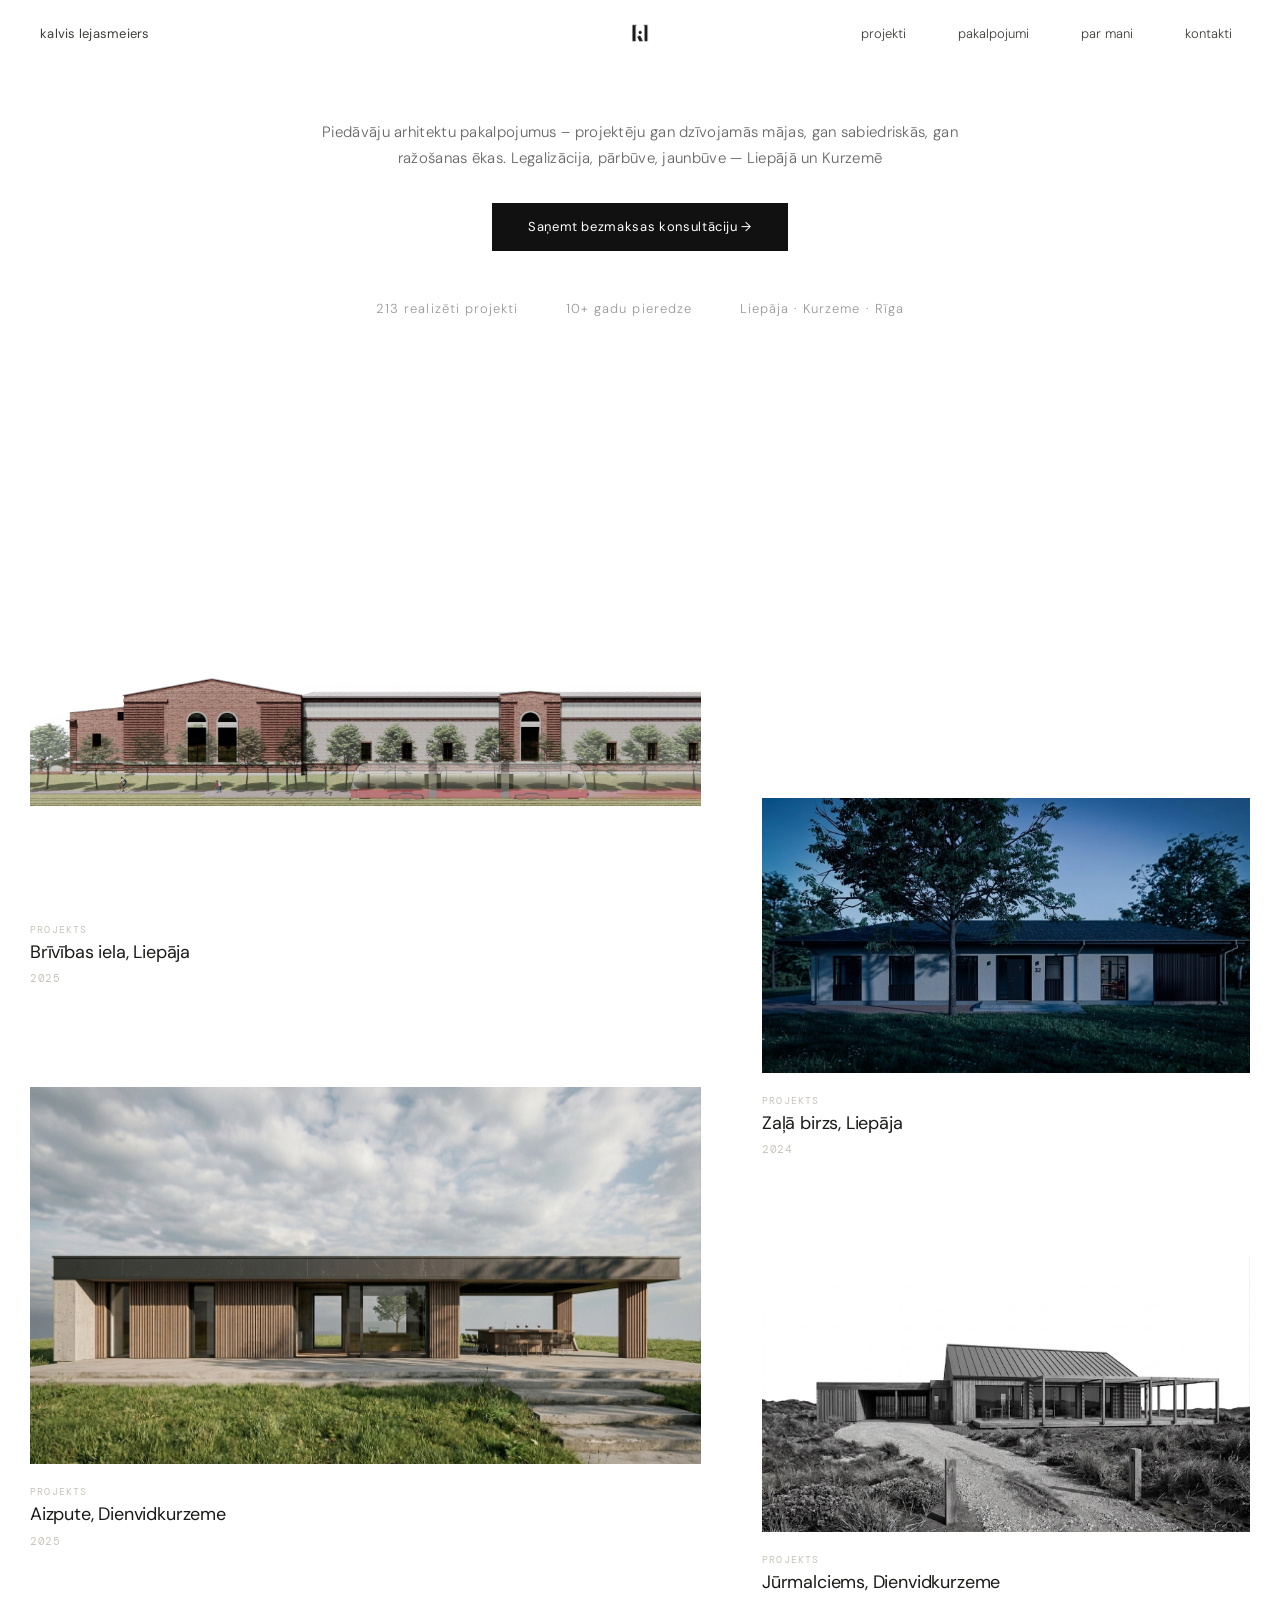
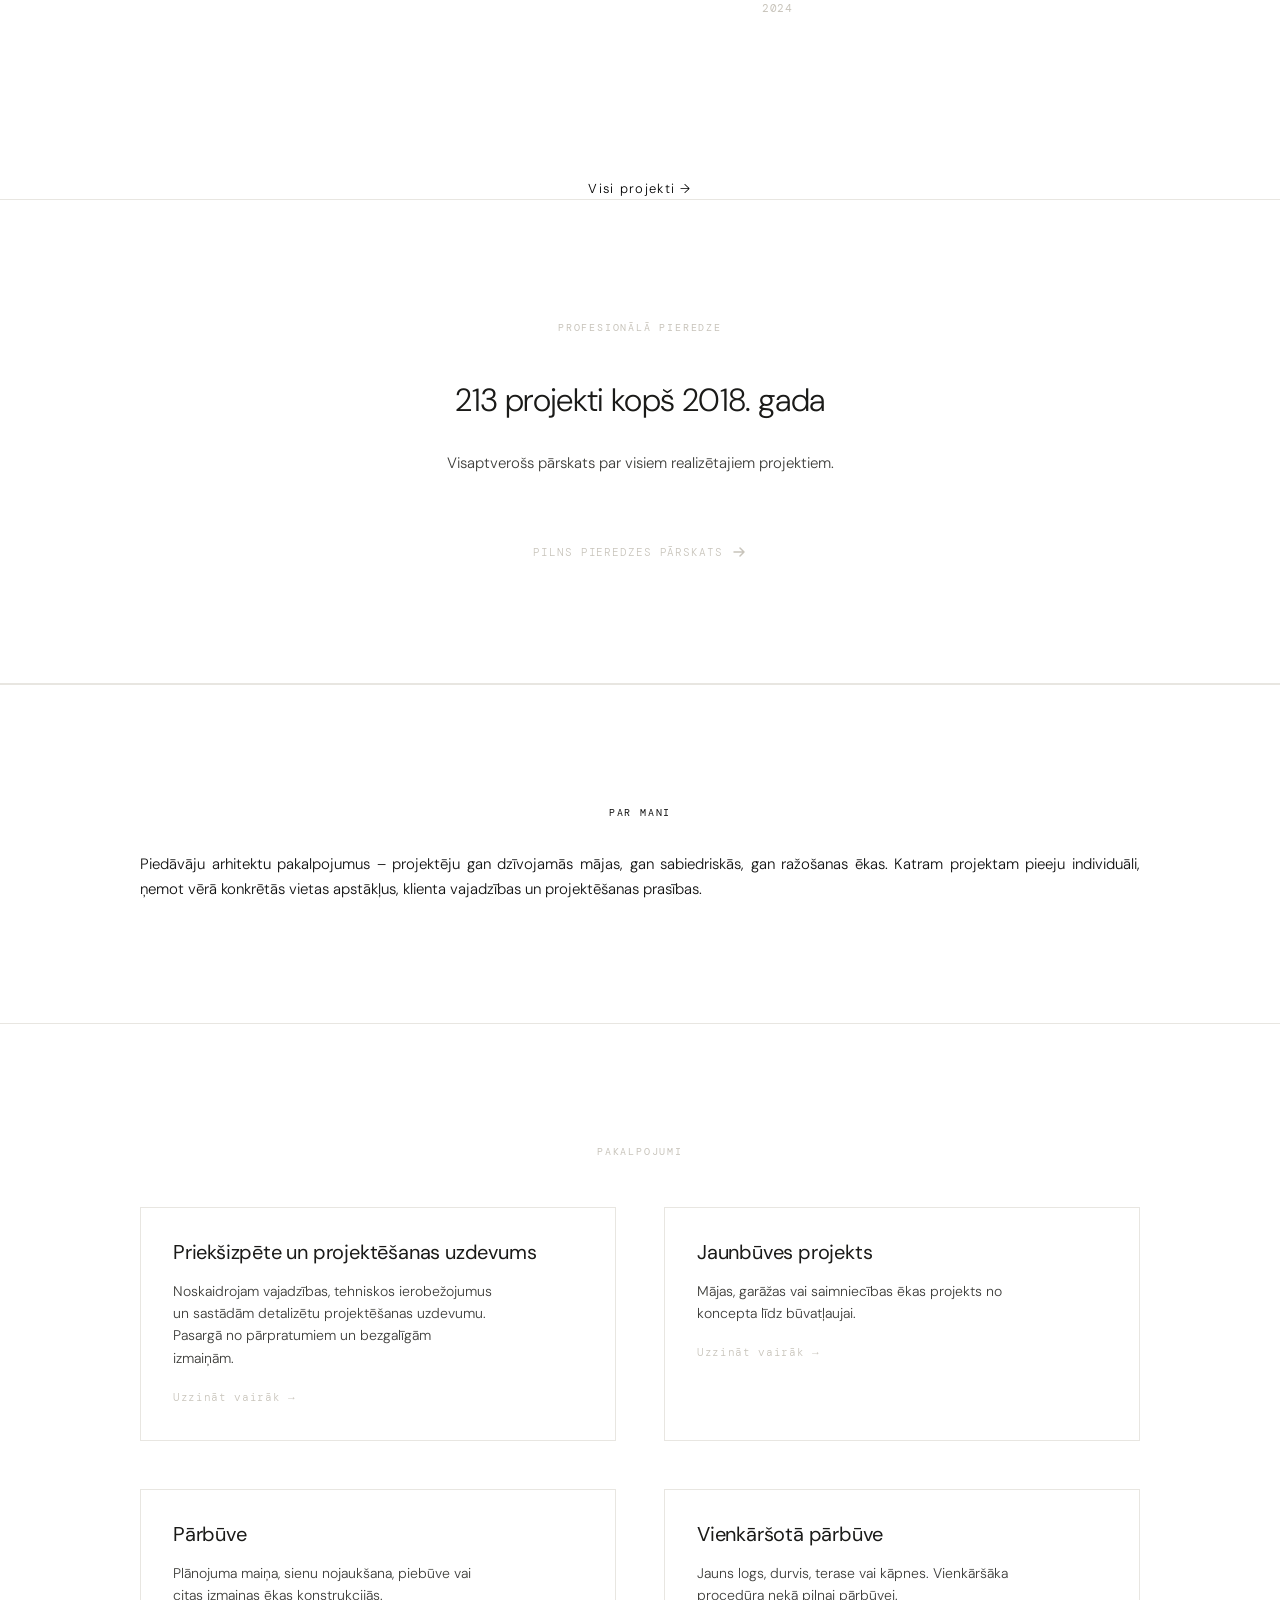
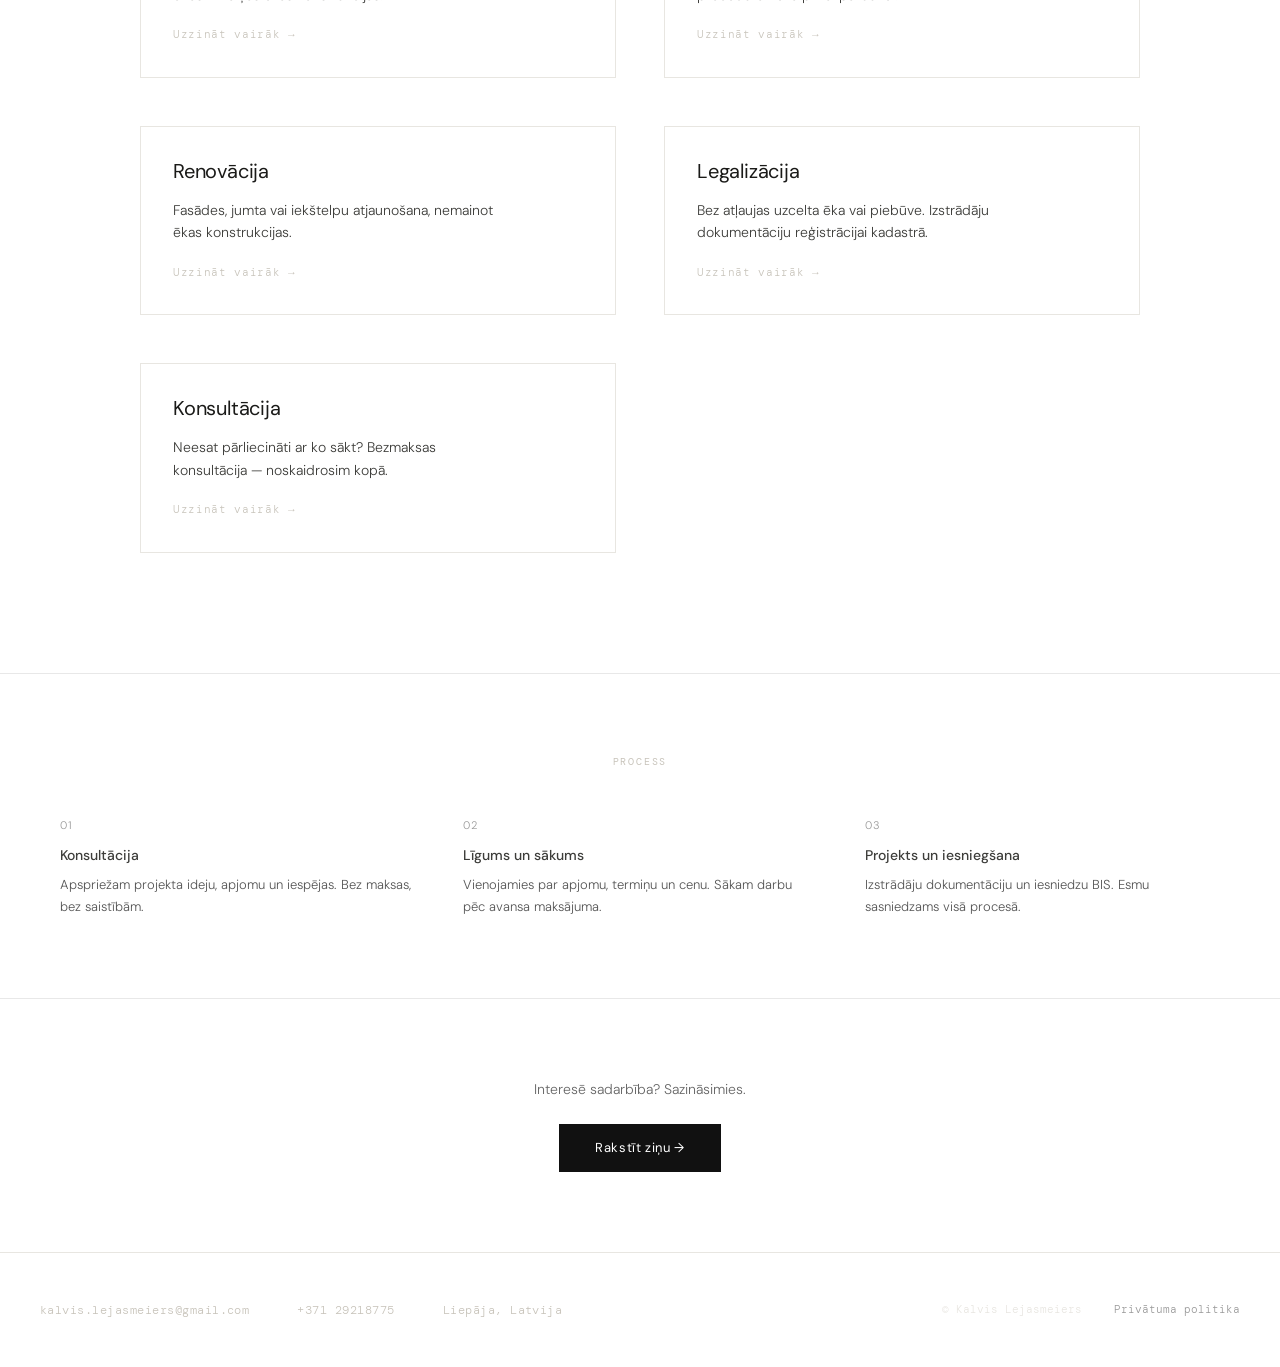
==== commit 66cd9f49: "Fix hero section spacing/font sizes and update about text" ====
--- a/index.html
+++ b/index.html
@@ -192,14 +192,18 @@
 
       /* Hero CTA */
       .hero-cta {
-        padding: 80px 60px 40px;
+        padding: 120px 60px 48px;
         text-align: center;
       }
       .hero-subtitle {
-        font-size: 13px;
-        color: #999;
-        letter-spacing: 0.05em;
-        margin-bottom: 24px;
+        font-size: 15px;
+        color: #666;
+        letter-spacing: 0.02em;
+        margin-bottom: 32px;
+        max-width: 680px;
+        margin-left: auto;
+        margin-right: auto;
+        line-height: 1.7;
       }
 
       /* Hero Stats */
@@ -207,8 +211,8 @@
         display: flex;
         justify-content: center;
         gap: 48px;
-        padding: 0 60px 60px;
-        font-size: 12px;
+        padding: 0 60px 80px;
+        font-size: 13px;
         color: #999;
         letter-spacing: 0.08em;
       }
@@ -220,7 +224,10 @@
           padding: 0 24px 40px;
         }
         .hero-cta {
-          padding: 60px 24px 24px;
+          padding: 80px 24px 32px;
+        }
+        .hero-subtitle {
+          font-size: 14px;
         }
       }
 
@@ -582,16 +589,9 @@
           >
           <p class="about-text" style="color: #111111 !important">
             Piedāvāju arhitektu pakalpojumus – projektēju gan dzīvojamās mājas,
-            gan sabiedriskās, gan ražošanas ēkas. No Jūsu idejas līdz pat
-            pabeigtai ēkai.
-          </p>
-          <p class="about-text" style="color: #111111 !important">
-            Projektētājs ar vairāk nekā 10 gadu pieredzi dzīvojamo un publisko
-            ēku projektēšanā. Strādāju gan ar privātiem klientiem, gan
-            uzņēmumiem, nodrošinot projekta izstrādi no sākotnējās idejas līdz
-            būvatļaujas saņemšanai. Katram projektam pieeju individuāli, ņemot
-            vērā konkrētās vietas apstākļus, klienta vajadzības un projektēšanas
-            prasības.
+            gan sabiedriskās, gan ražošanas ēkas. Katram projektam pieeju
+            individuāli, ņemot vērā konkrētās vietas apstākļus, klienta
+            vajadzības un projektēšanas prasības.
           </p>
         </div>
       </section>
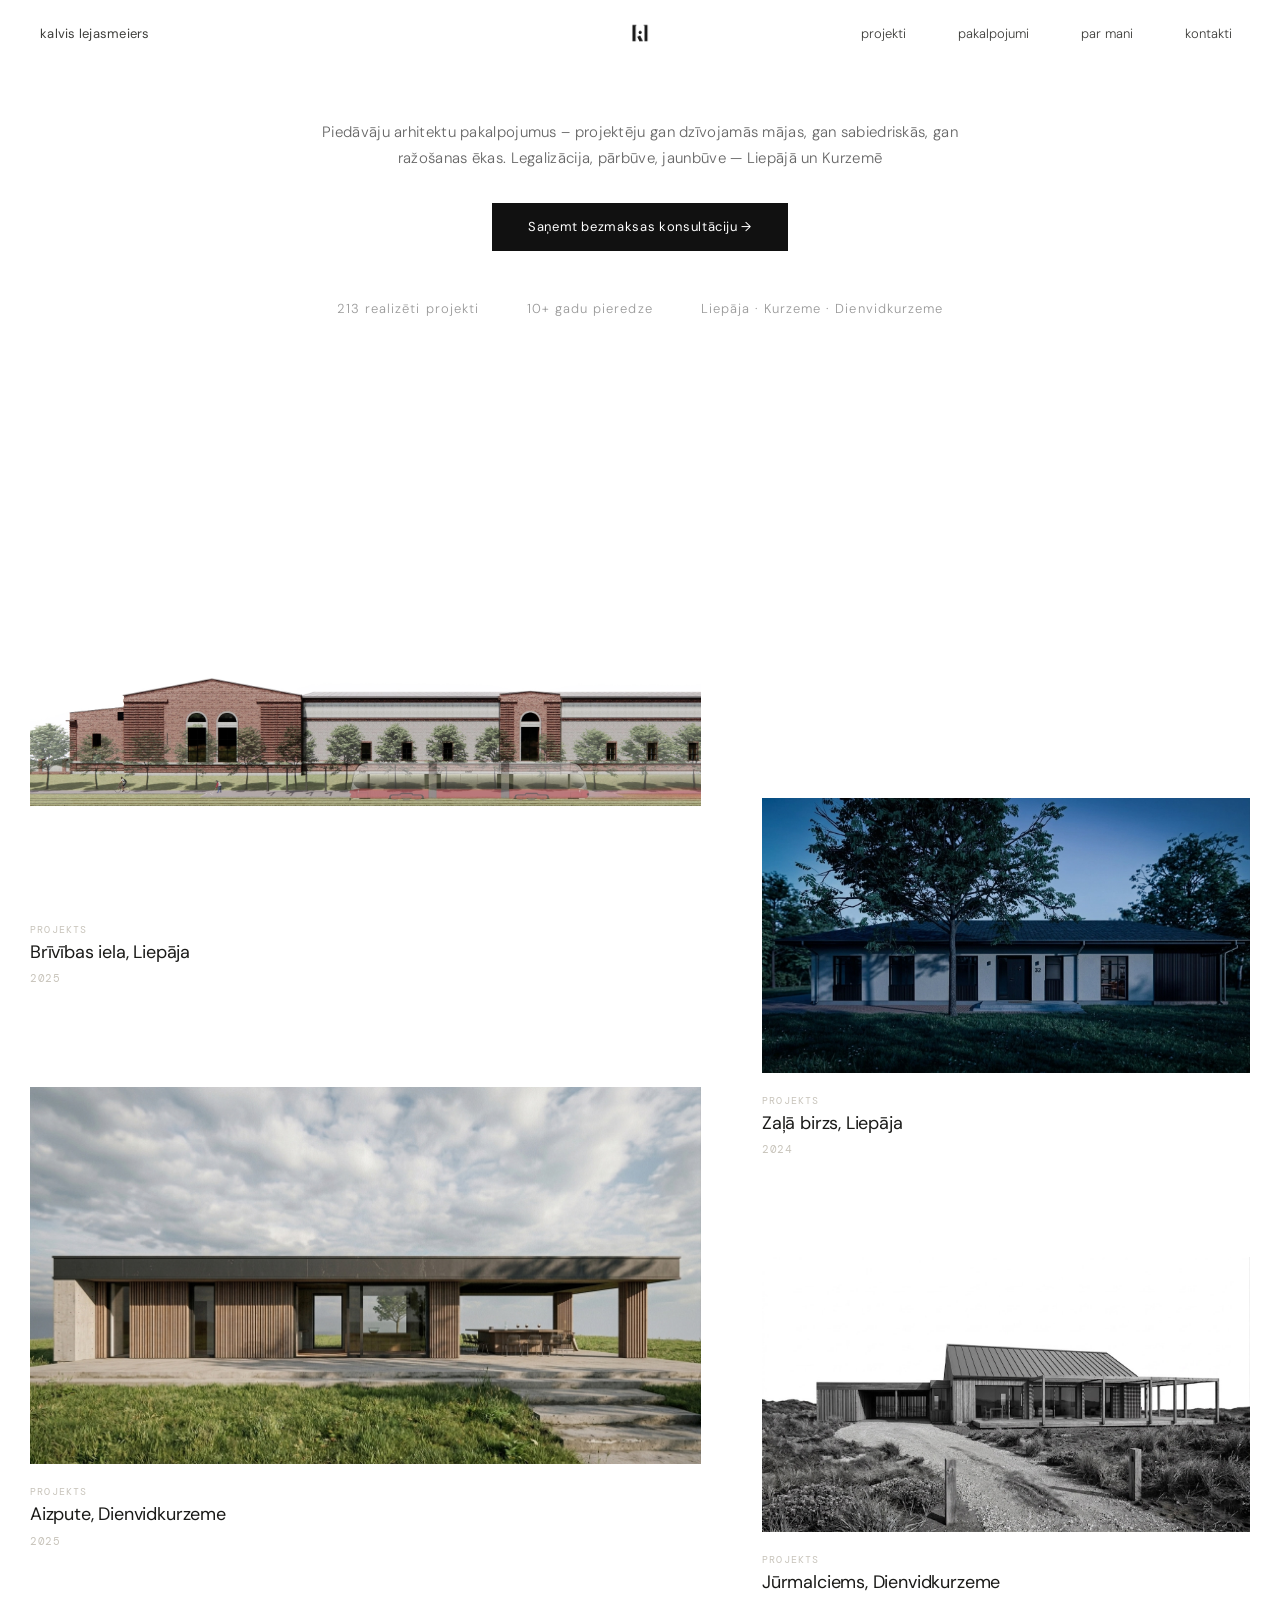
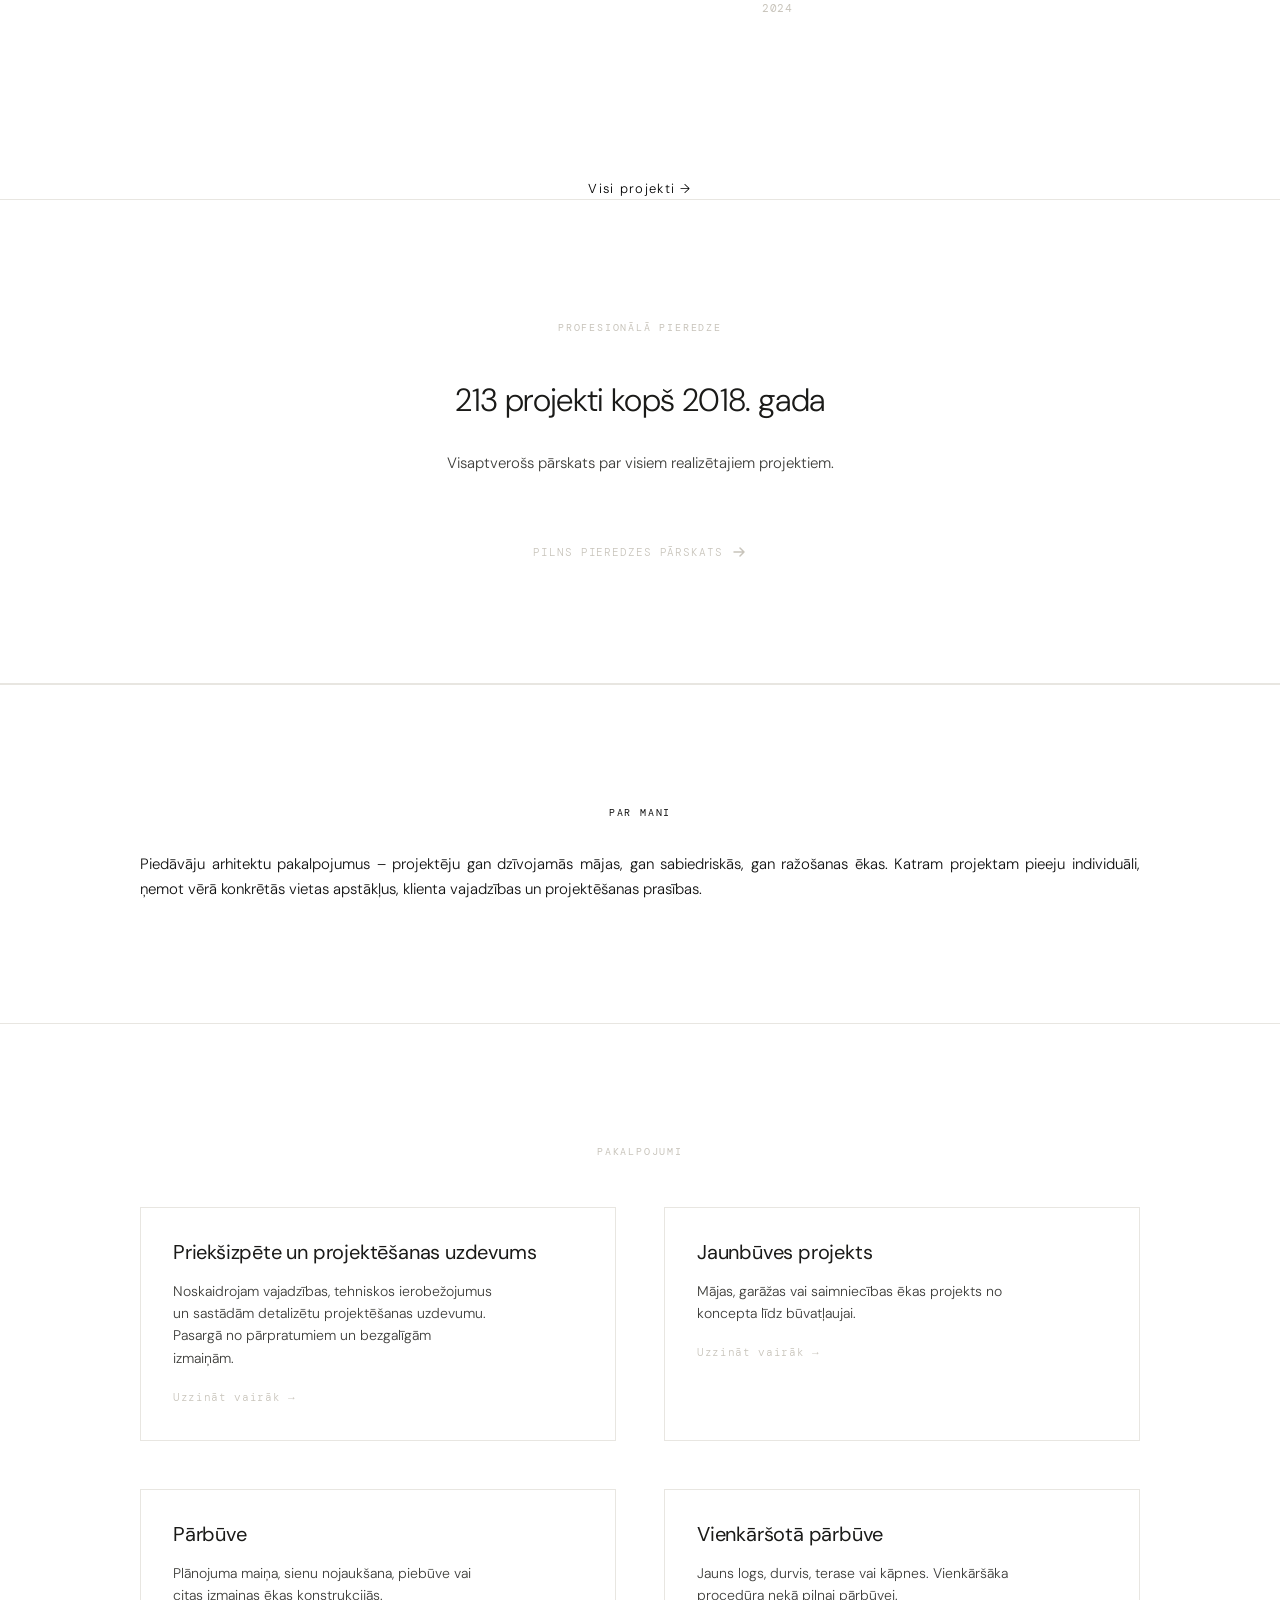
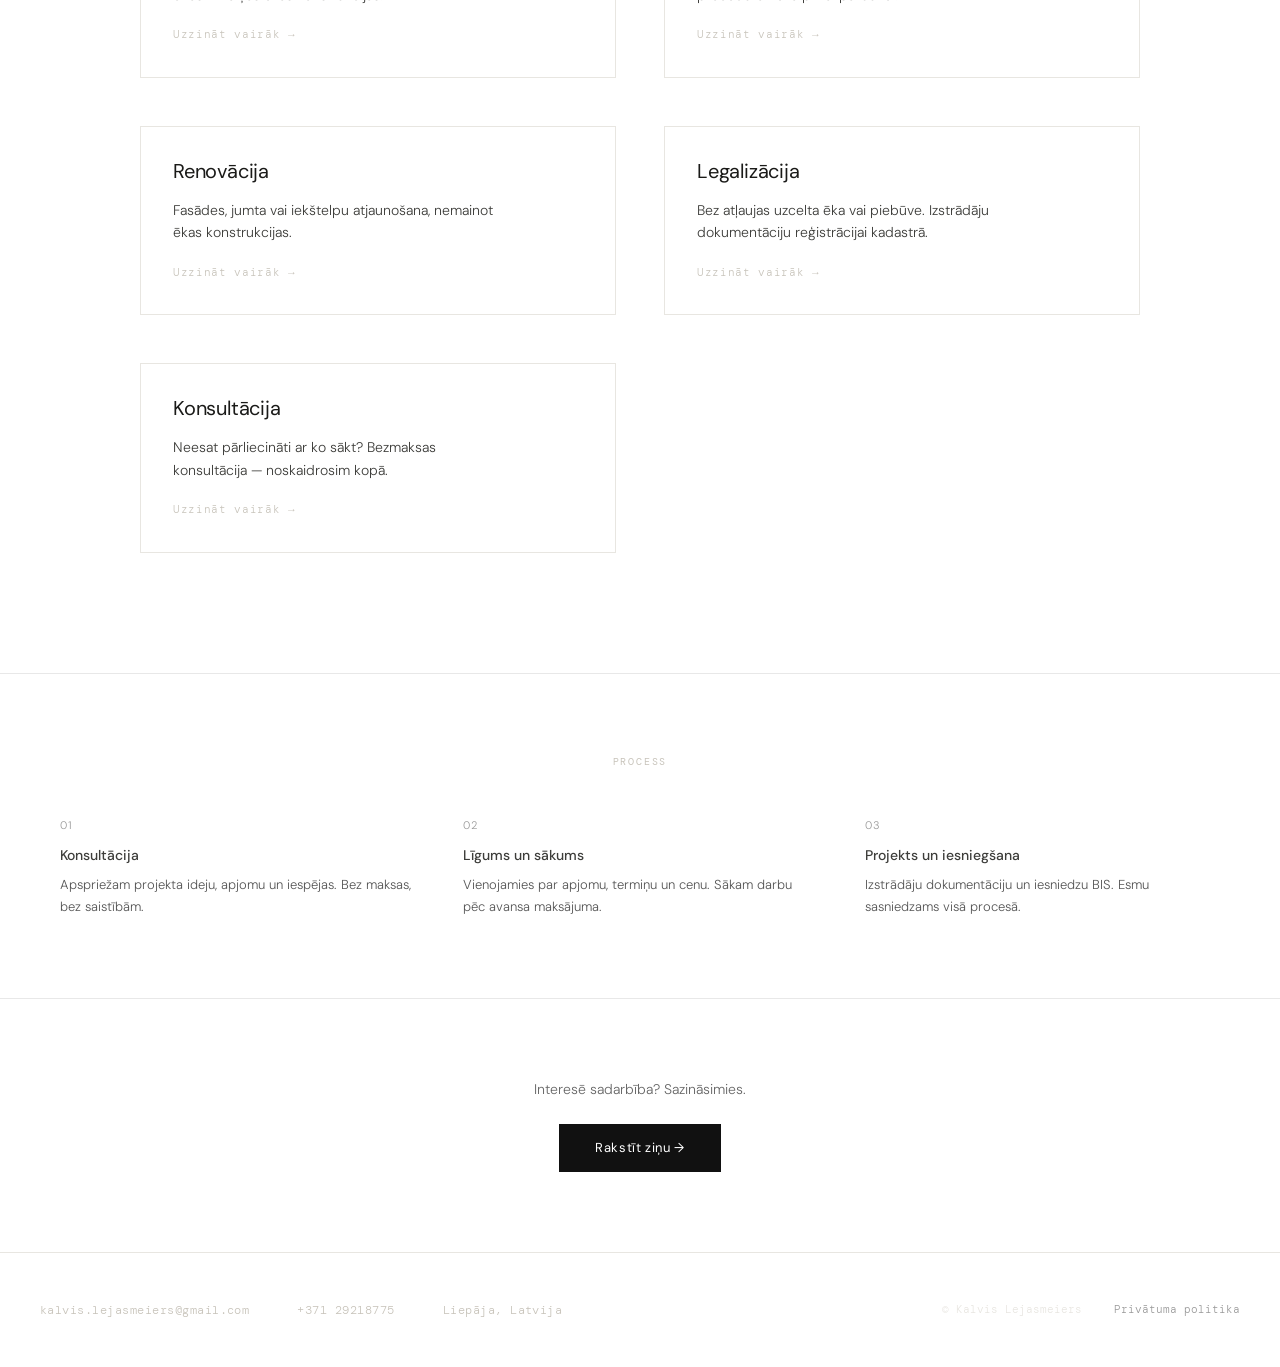
==== commit acc0c46a: "Fix mobile: hero spacing, remove Riga, form submit, heading overflow" ====
--- a/index.html
+++ b/index.html
@@ -217,17 +217,25 @@
         letter-spacing: 0.08em;
       }
       @media (max-width: 768px) {
-        .hero-stats {
-          flex-direction: column;
-          align-items: center;
-          gap: 12px;
-          padding: 0 24px 40px;
-        }
         .hero-cta {
-          padding: 80px 24px 32px;
+          padding: 40px 24px 24px;
+          text-align: center;
         }
         .hero-subtitle {
           font-size: 14px;
+          line-height: 1.6;
+        }
+        .cta-button {
+          width: 100%;
+          text-align: center;
+          display: block;
+          padding: 16px 24px;
+        }
+        .hero-stats {
+          flex-direction: column;
+          gap: 8px;
+          padding: 16px 24px 40px;
+          font-size: 12px;
         }
       }
 
@@ -361,7 +369,7 @@
       <div class="hero-stats">
         <span>213 realizēti projekti</span>
         <span>10+ gadu pieredze</span>
-        <span>Liepāja · Kurzeme · Rīga</span>
+        <span>Liepāja · Kurzeme · Dienvidkurzeme</span>
       </div>
 
       <!-- FEATURED PROJECTS — Chipperfield-style staggered layout -->
--- a/assets/css/main.css
+++ b/assets/css/main.css
@@ -921,69 +921,59 @@
   margin-right: auto;
 }
 
-.contact-form-simple {
-  display: flex;
-  flex-direction: column;
-  gap: var(--space-lg);
-  margin-top: var(--space-xl);
-}
-
-.form-group-simple {
-  display: flex;
-  flex-direction: column;
-  gap: var(--space-xs);
-}
-
-.form-group-simple label {
-  font-family: var(--font-mono);
-  font-size: 11px;
-  color: var(--stone);
-  letter-spacing: 0.06em;
-  text-transform: uppercase;
-}
-
-.form-group-simple input,
-.form-group-simple textarea {
-  font-family: var(--font-sans);
-  font-size: 13px;
-  color: var(--ink);
-  background: transparent;
+.form-group {
+  margin-bottom: 28px;
+}
+.form-group label {
+  display: block;
+  font-size: 12px;
+  color: #999;
+  margin-bottom: 8px;
+  letter-spacing: 0.05em;
+}
+.form-group input,
+.form-group select,
+.form-group textarea {
+  width: 100%;
   border: none;
   border-bottom: 1px solid #ccc;
-  padding: 12px 0;
-  width: 100%;
-  transition: border-color 0.2s;
-}
-
-.form-group-simple input:focus,
-.form-group-simple textarea:focus {
+  padding: 10px 0;
+  font-size: 14px;
+  background: transparent;
+  color: #111;
   outline: none;
-  border-bottom-color: var(--rust);
-}
-
-.form-group-simple textarea {
+  font-family: inherit;
+}
+.form-group select {
+  appearance: none;
+  cursor: pointer;
+}
+.form-group input:focus,
+.form-group select:focus,
+.form-group textarea:focus {
+  border-bottom-color: #111;
+}
+.form-group textarea {
+  resize: vertical;
   min-height: 120px;
-  resize: vertical;
-}
-
-.submit-btn-simple {
-  font-family: var(--font-mono);
+}
+
+/* CTA Button (used on contact form and other pages) */
+.cta-button {
+  display: inline-block;
+  padding: 14px 36px;
+  background: #111;
+  color: #fff;
   font-size: 13px;
   font-weight: 400;
-  letter-spacing: 0.12em;
-  text-transform: uppercase;
-  color: #fff;
-  background: #111;
+  text-decoration: none;
+  letter-spacing: 0.05em;
   border: none;
-  padding: 14px 36px;
   cursor: pointer;
-  align-self: flex-start;
-  border-radius: 0;
-  transition: opacity 0.2s;
-}
-
-.submit-btn-simple:hover {
-  opacity: 0.9;
+  transition: background 0.2s ease;
+}
+.cta-button:hover {
+  background: #333;
 }
 
 /* ==========================================================================
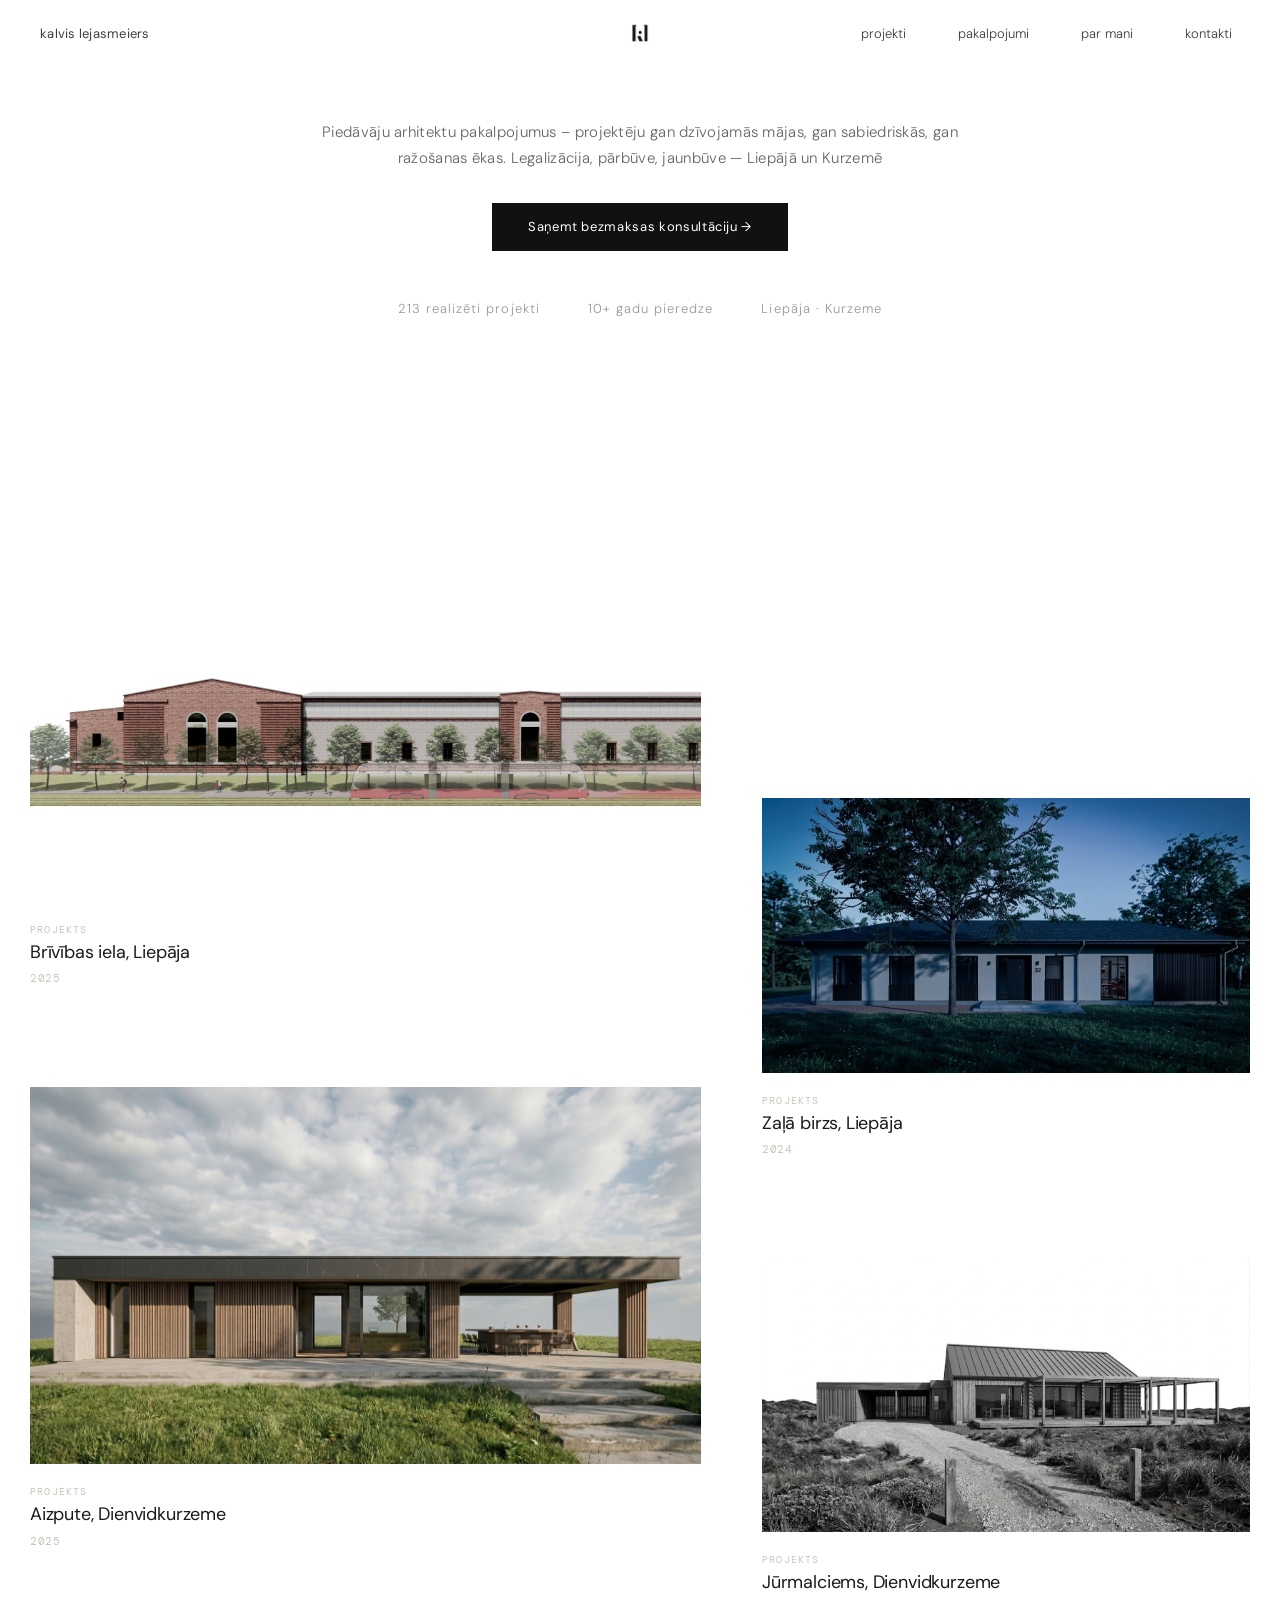
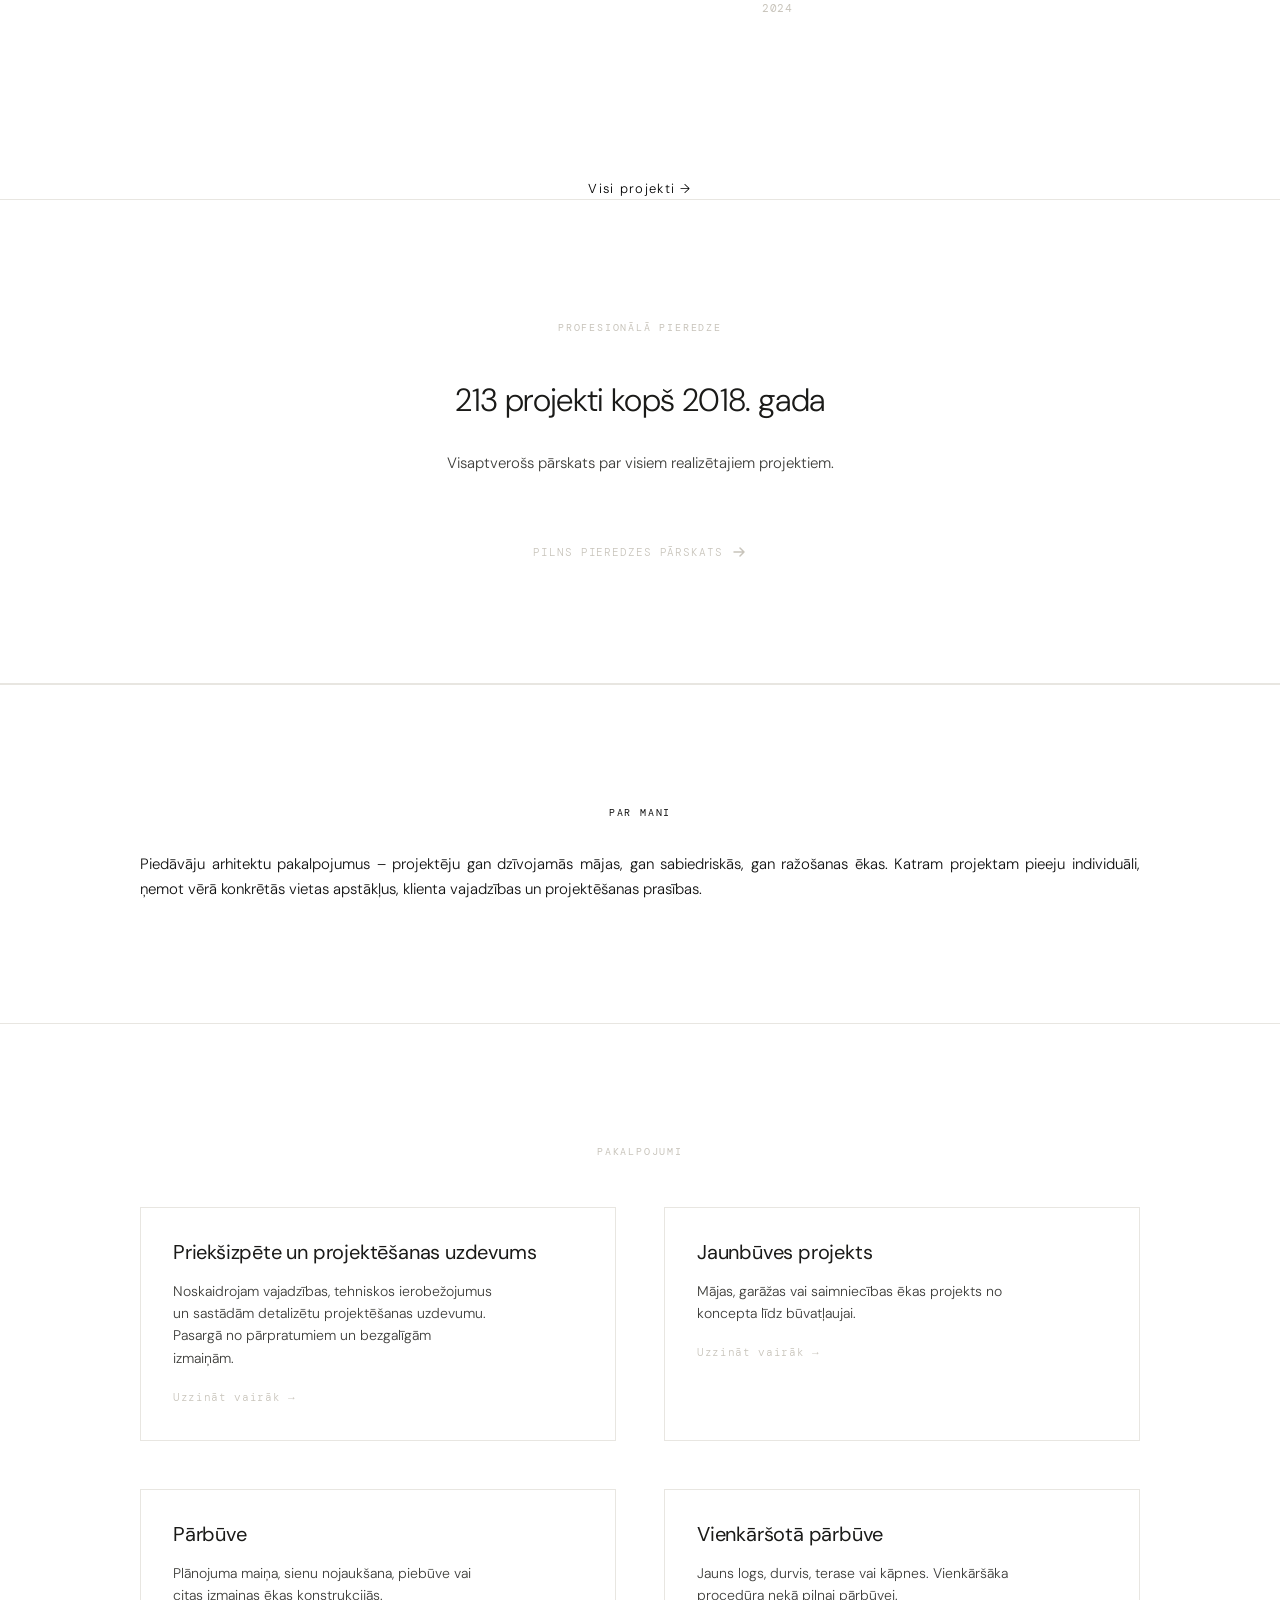
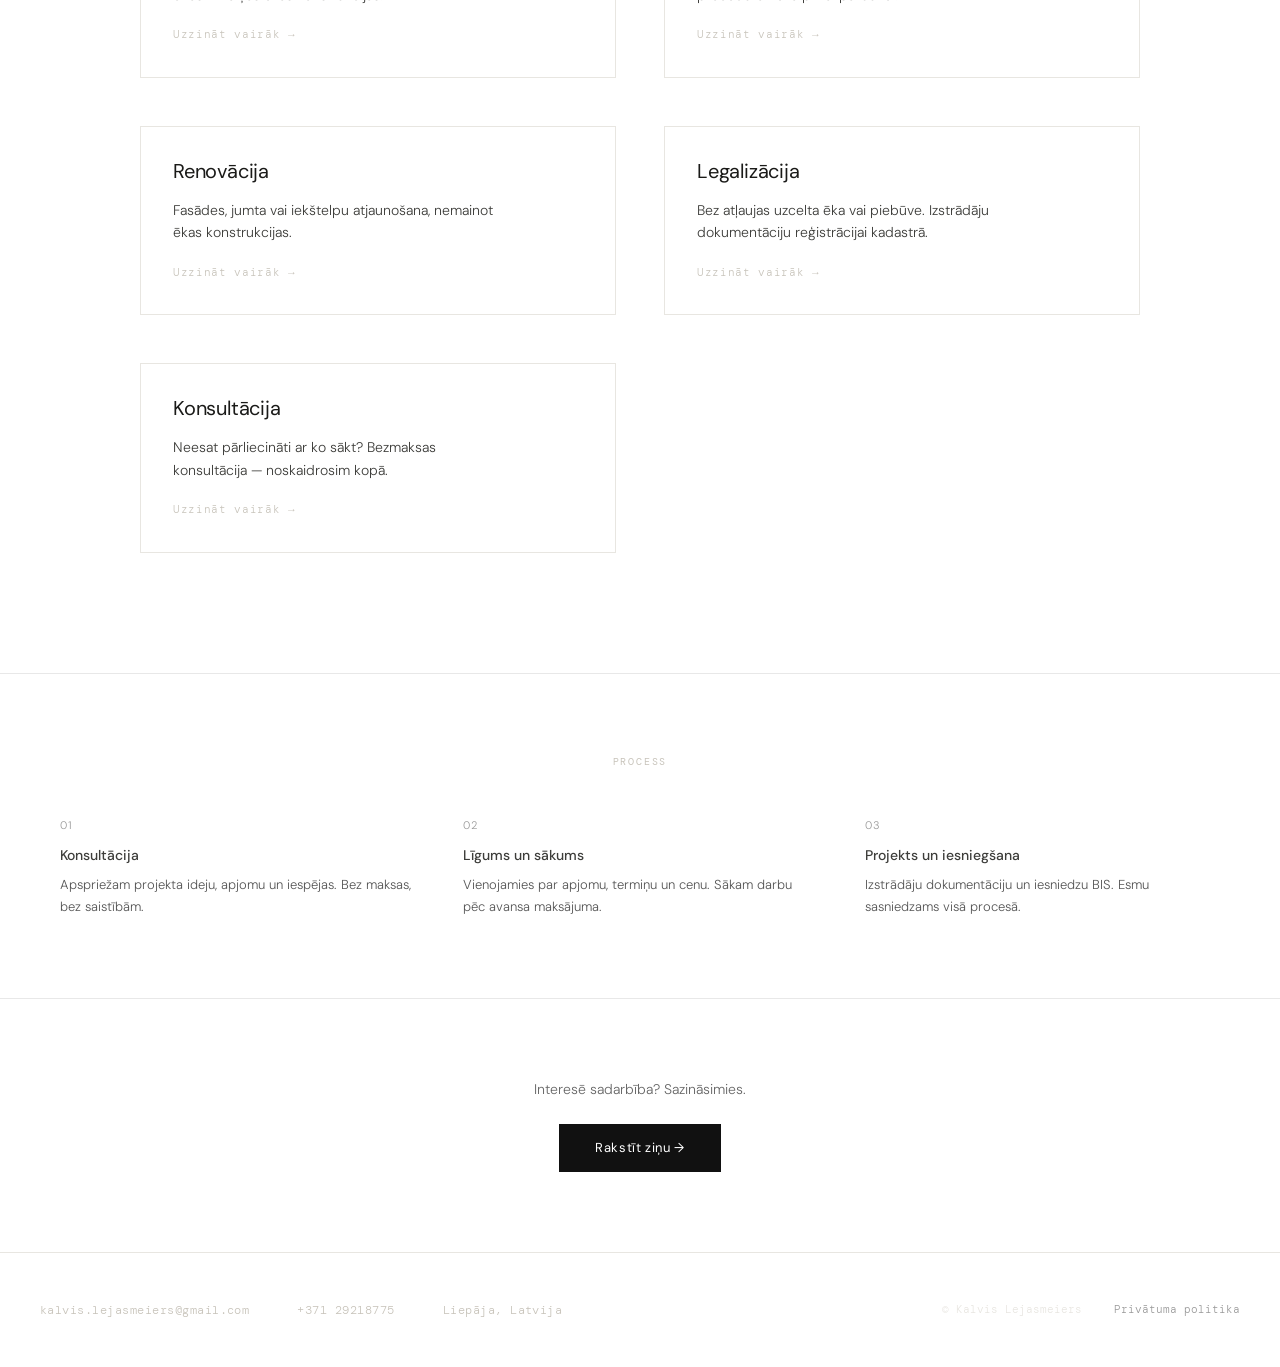
==== commit 56fac145: "Fix mobile: hero padding 100px, stats text" ====
--- a/index.html
+++ b/index.html
@@ -218,7 +218,7 @@
       }
       @media (max-width: 768px) {
         .hero-cta {
-          padding: 40px 24px 24px;
+          padding: 100px 24px 24px;
           text-align: center;
         }
         .hero-subtitle {
@@ -369,7 +369,7 @@
       <div class="hero-stats">
         <span>213 realizēti projekti</span>
         <span>10+ gadu pieredze</span>
-        <span>Liepāja · Kurzeme · Dienvidkurzeme</span>
+        <span>Liepāja · Kurzeme</span>
       </div>
 
       <!-- FEATURED PROJECTS — Chipperfield-style staggered layout -->
@@ -728,5 +728,4 @@
     </footer>
 
     <script src="assets/js/main.js" defer></script>
-  </body>
-</html>
+  
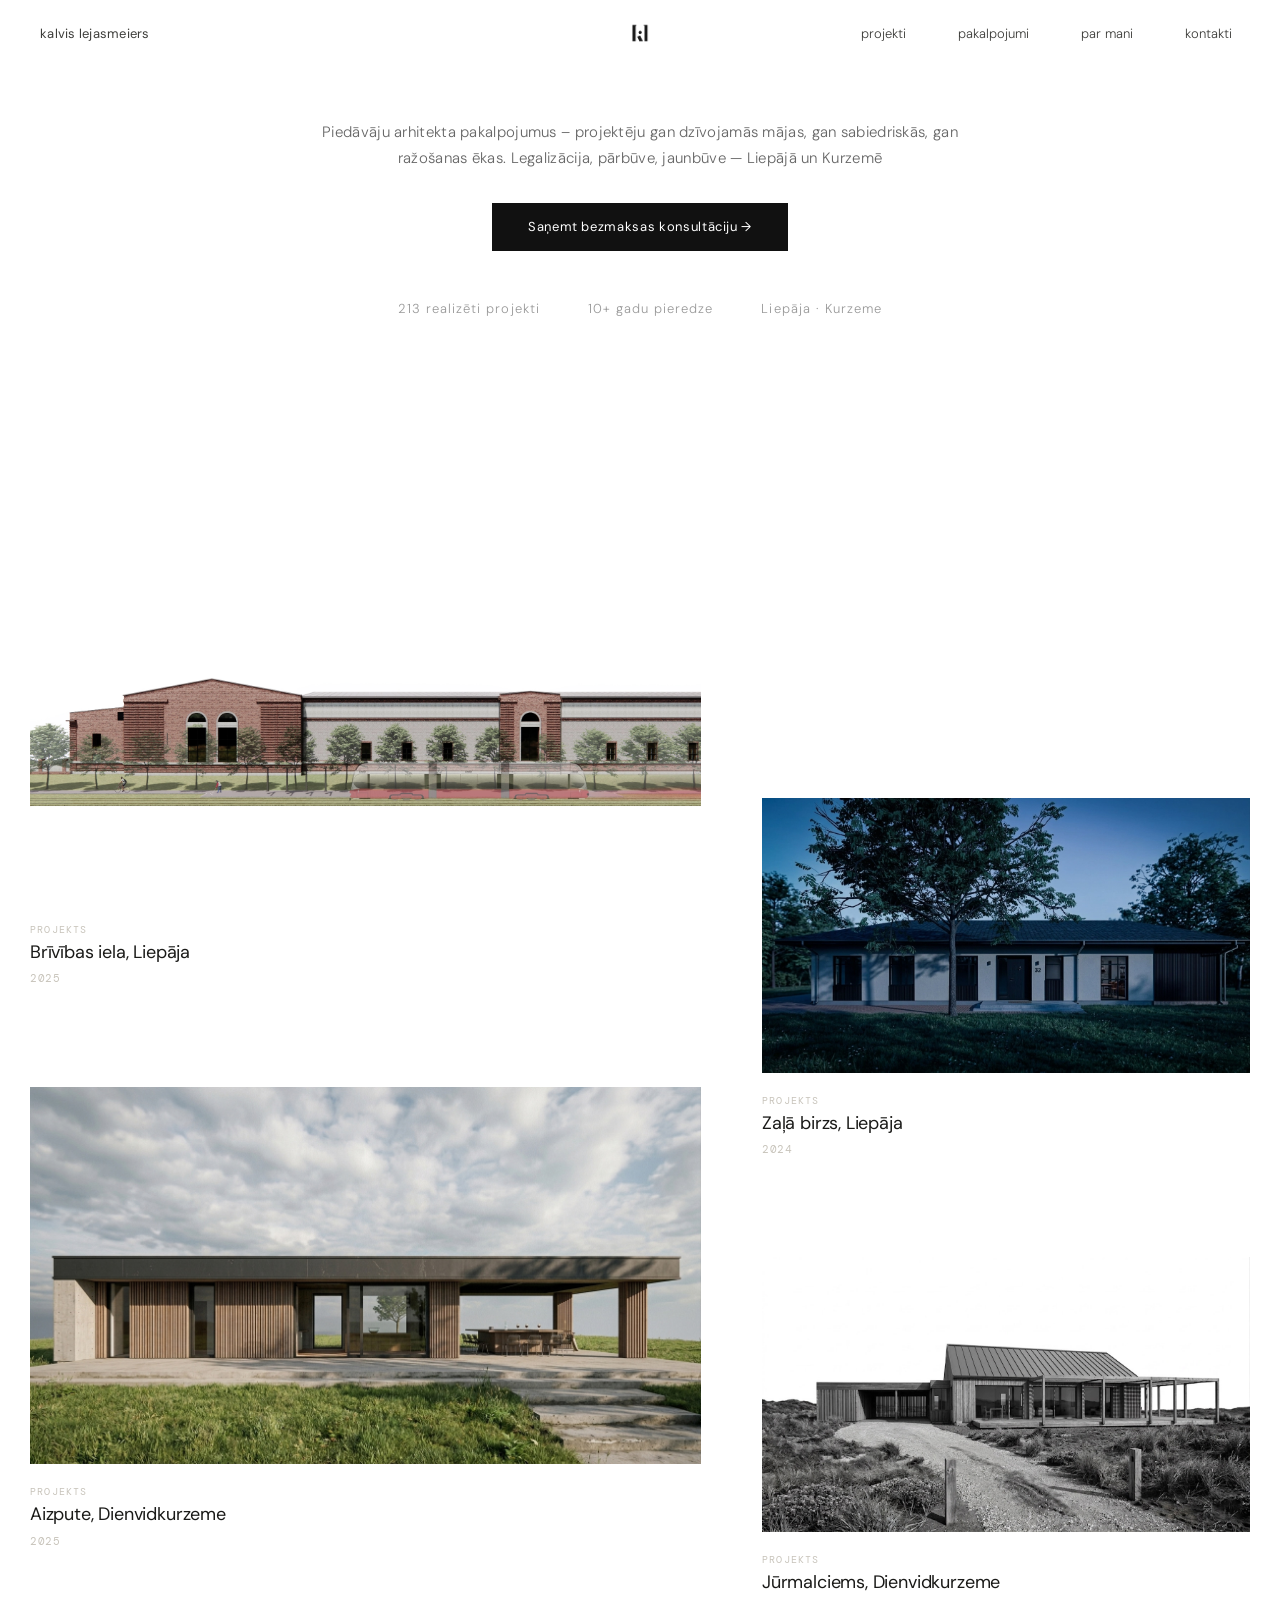
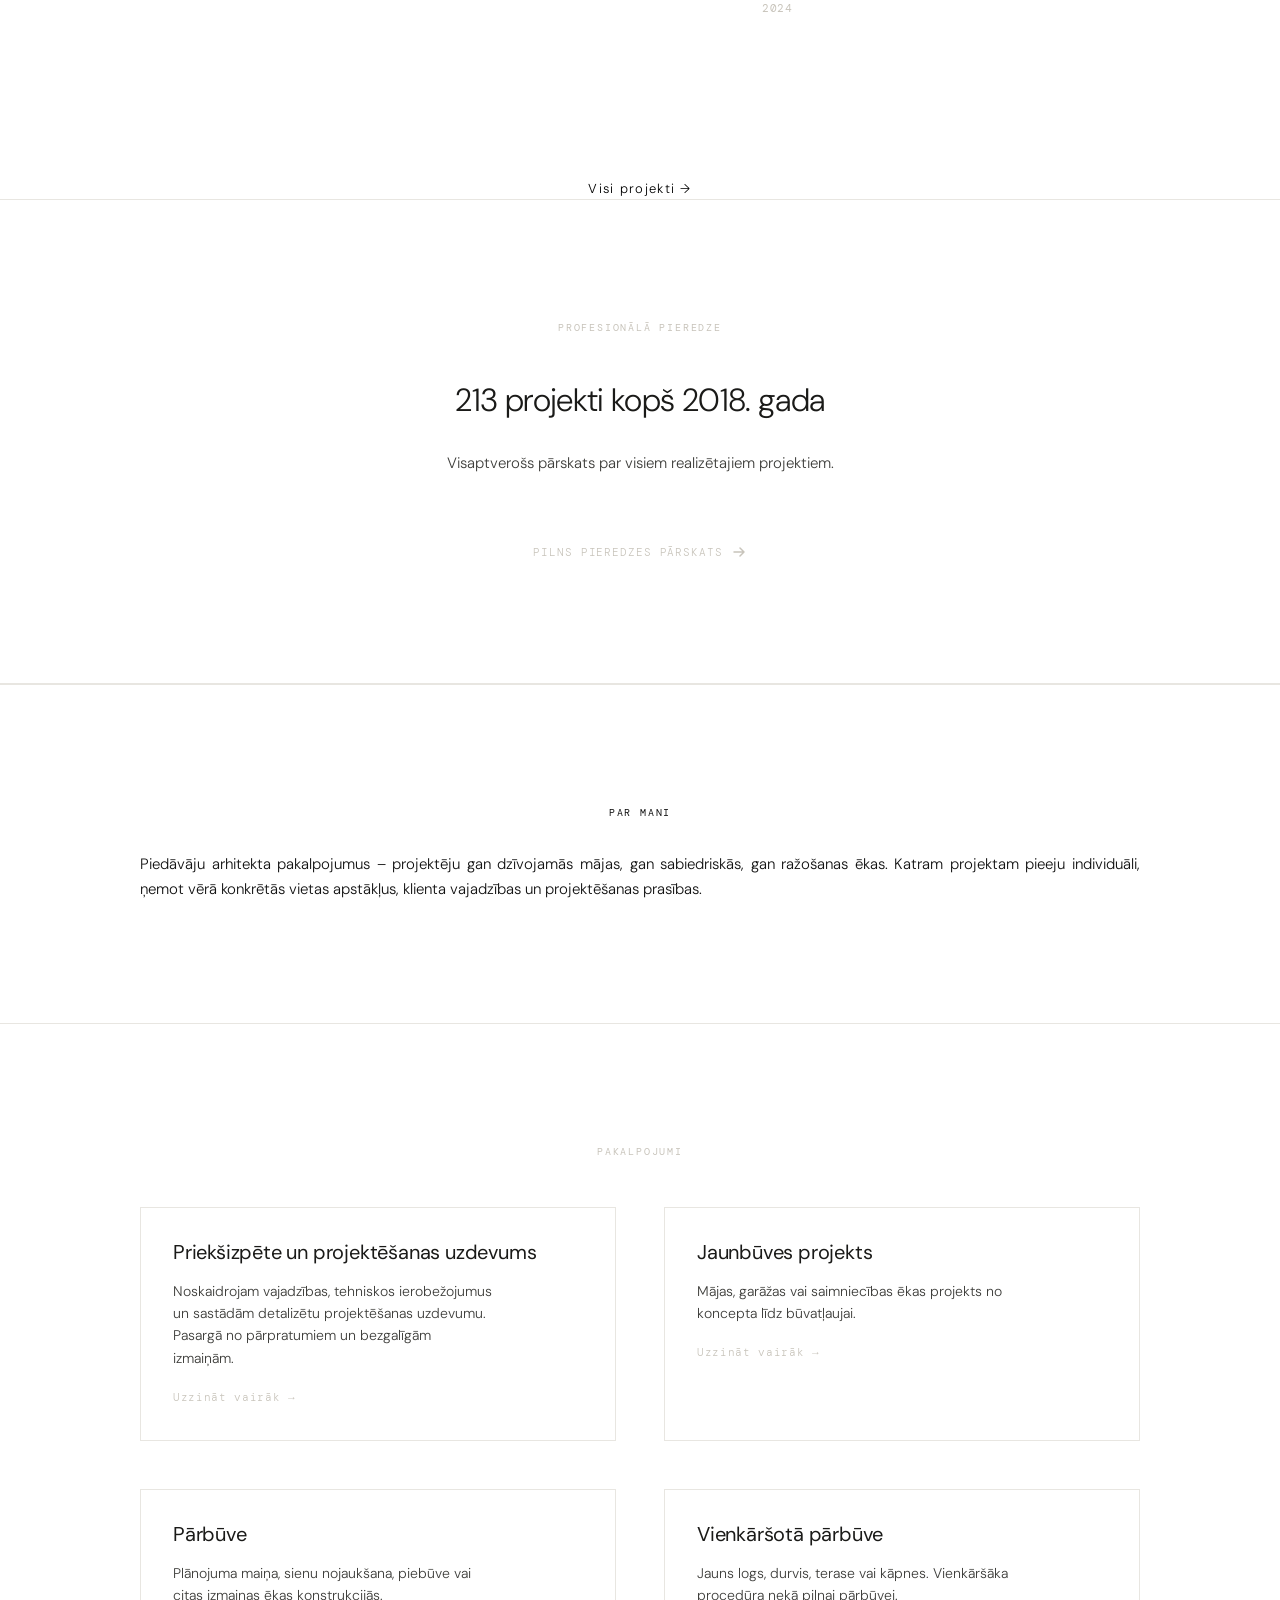
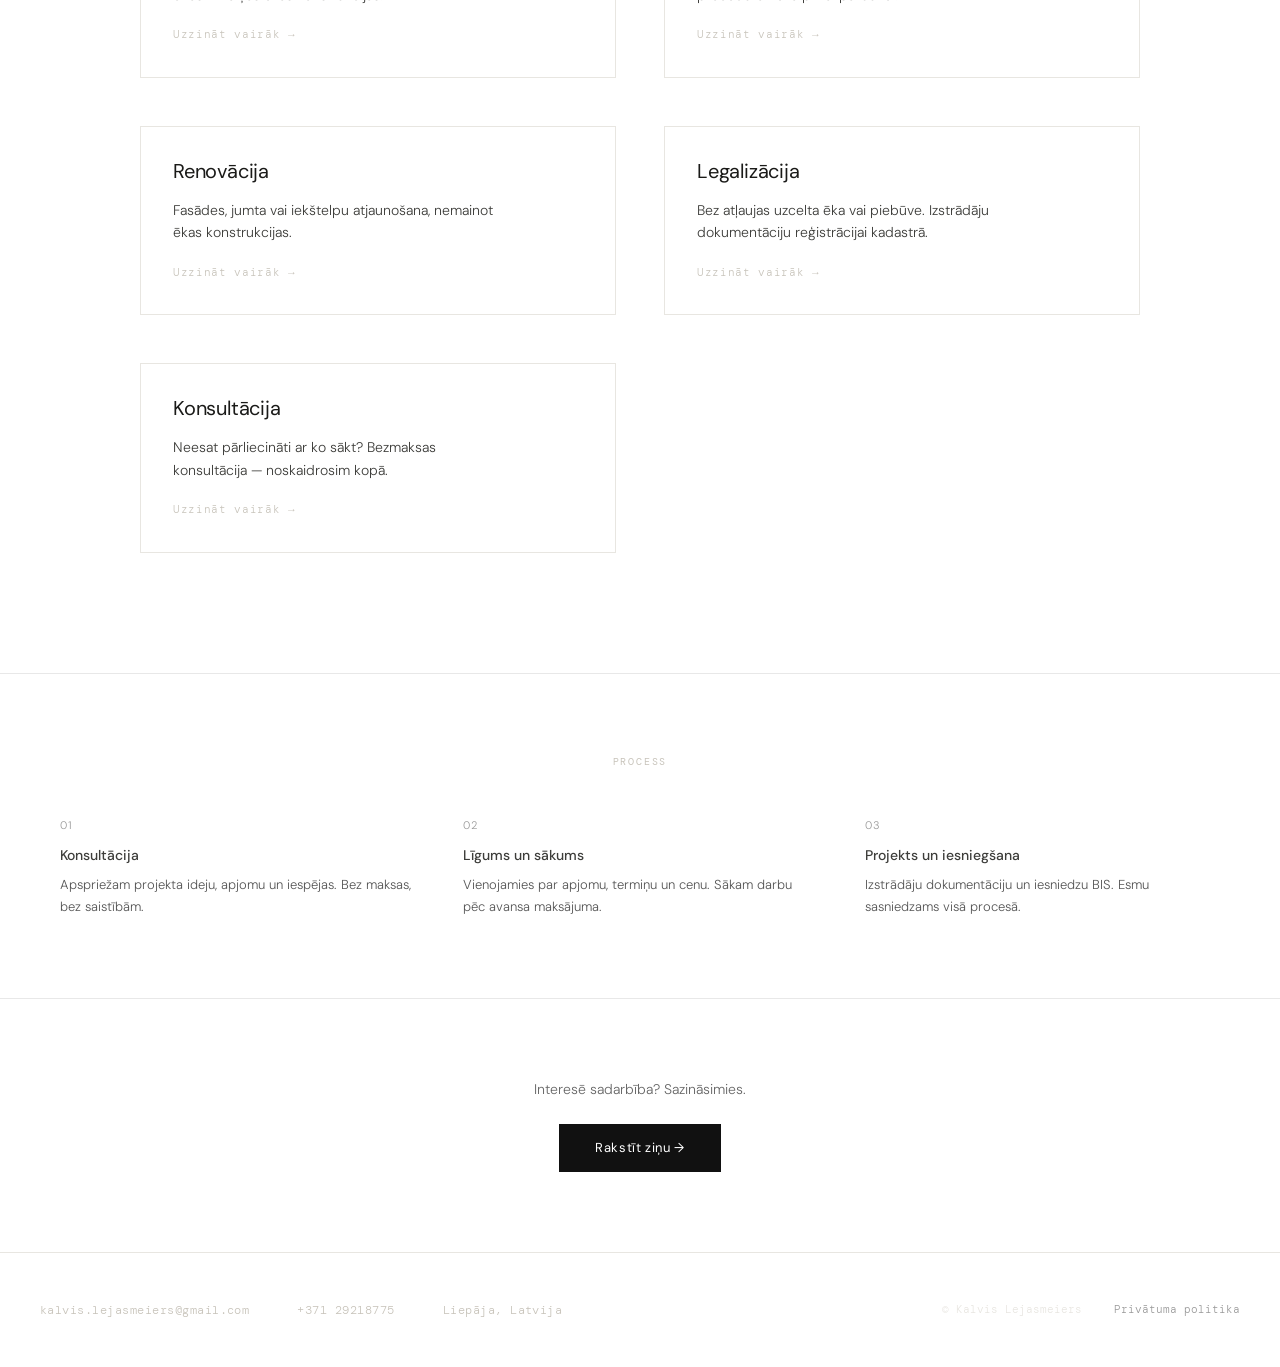
==== commit 014b2cc0: "Fix grammar: 'arhitektu' → 'arhitekta' (vienskaitlis) in index.html" ====
--- a/index.html
+++ b/index.html
@@ -356,7 +356,7 @@
       <!-- HERO CTA -->
       <section class="hero-cta">
         <p class="hero-subtitle">
-          Piedāvāju arhitektu pakalpojumus – projektēju gan dzīvojamās mājas,
+          Piedāvāju arhitekta pakalpojumus – projektēju gan dzīvojamās mājas,
           gan sabiedriskās, gan ražošanas ēkas. Legalizācija, pārbūve, jaunbūve
           — Liepājā un Kurzemē
         </p>
@@ -596,7 +596,7 @@
             >Par mani</span
           >
           <p class="about-text" style="color: #111111 !important">
-            Piedāvāju arhitektu pakalpojumus – projektēju gan dzīvojamās mājas,
+            Piedāvāju arhitekta pakalpojumus – projektēju gan dzīvojamās mājas,
             gan sabiedriskās, gan ražošanas ēkas. Katram projektam pieeju
             individuāli, ņemot vērā konkrētās vietas apstākļus, klienta
             vajadzības un projektēšanas prasības.
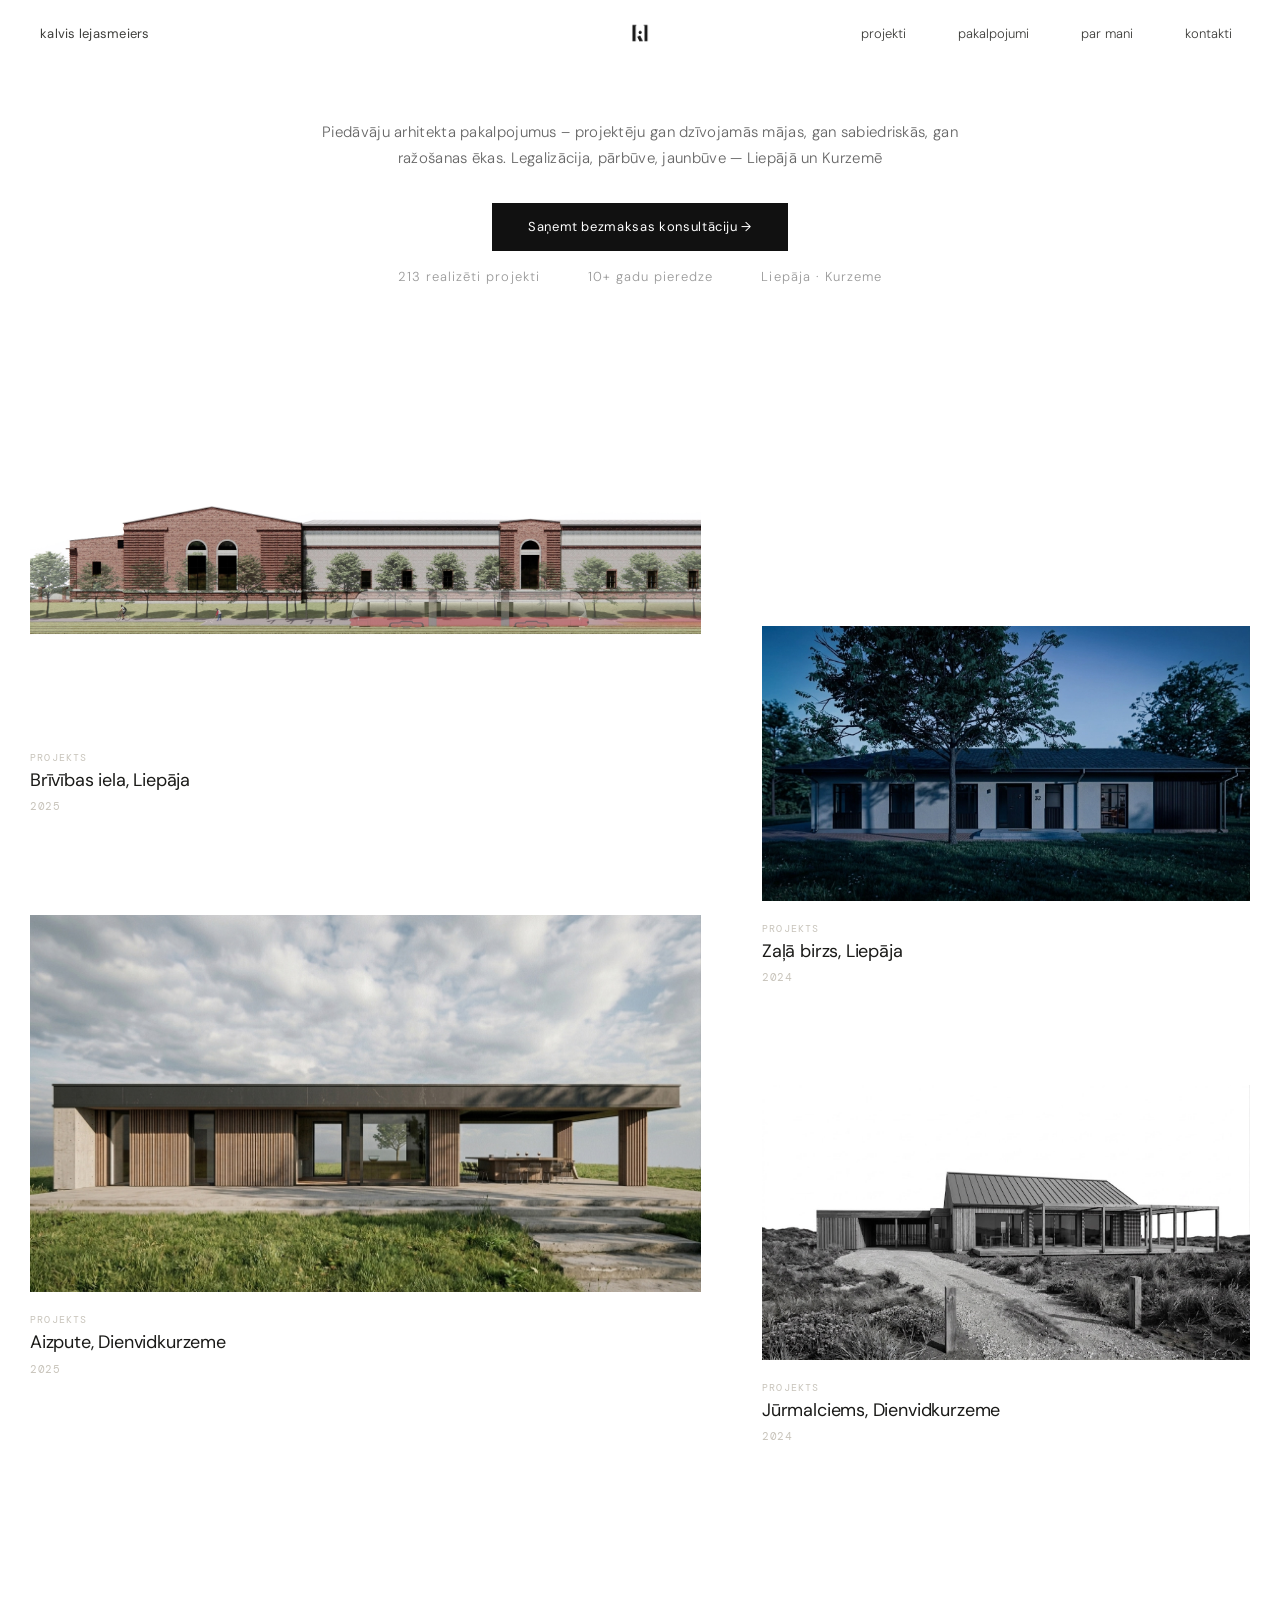
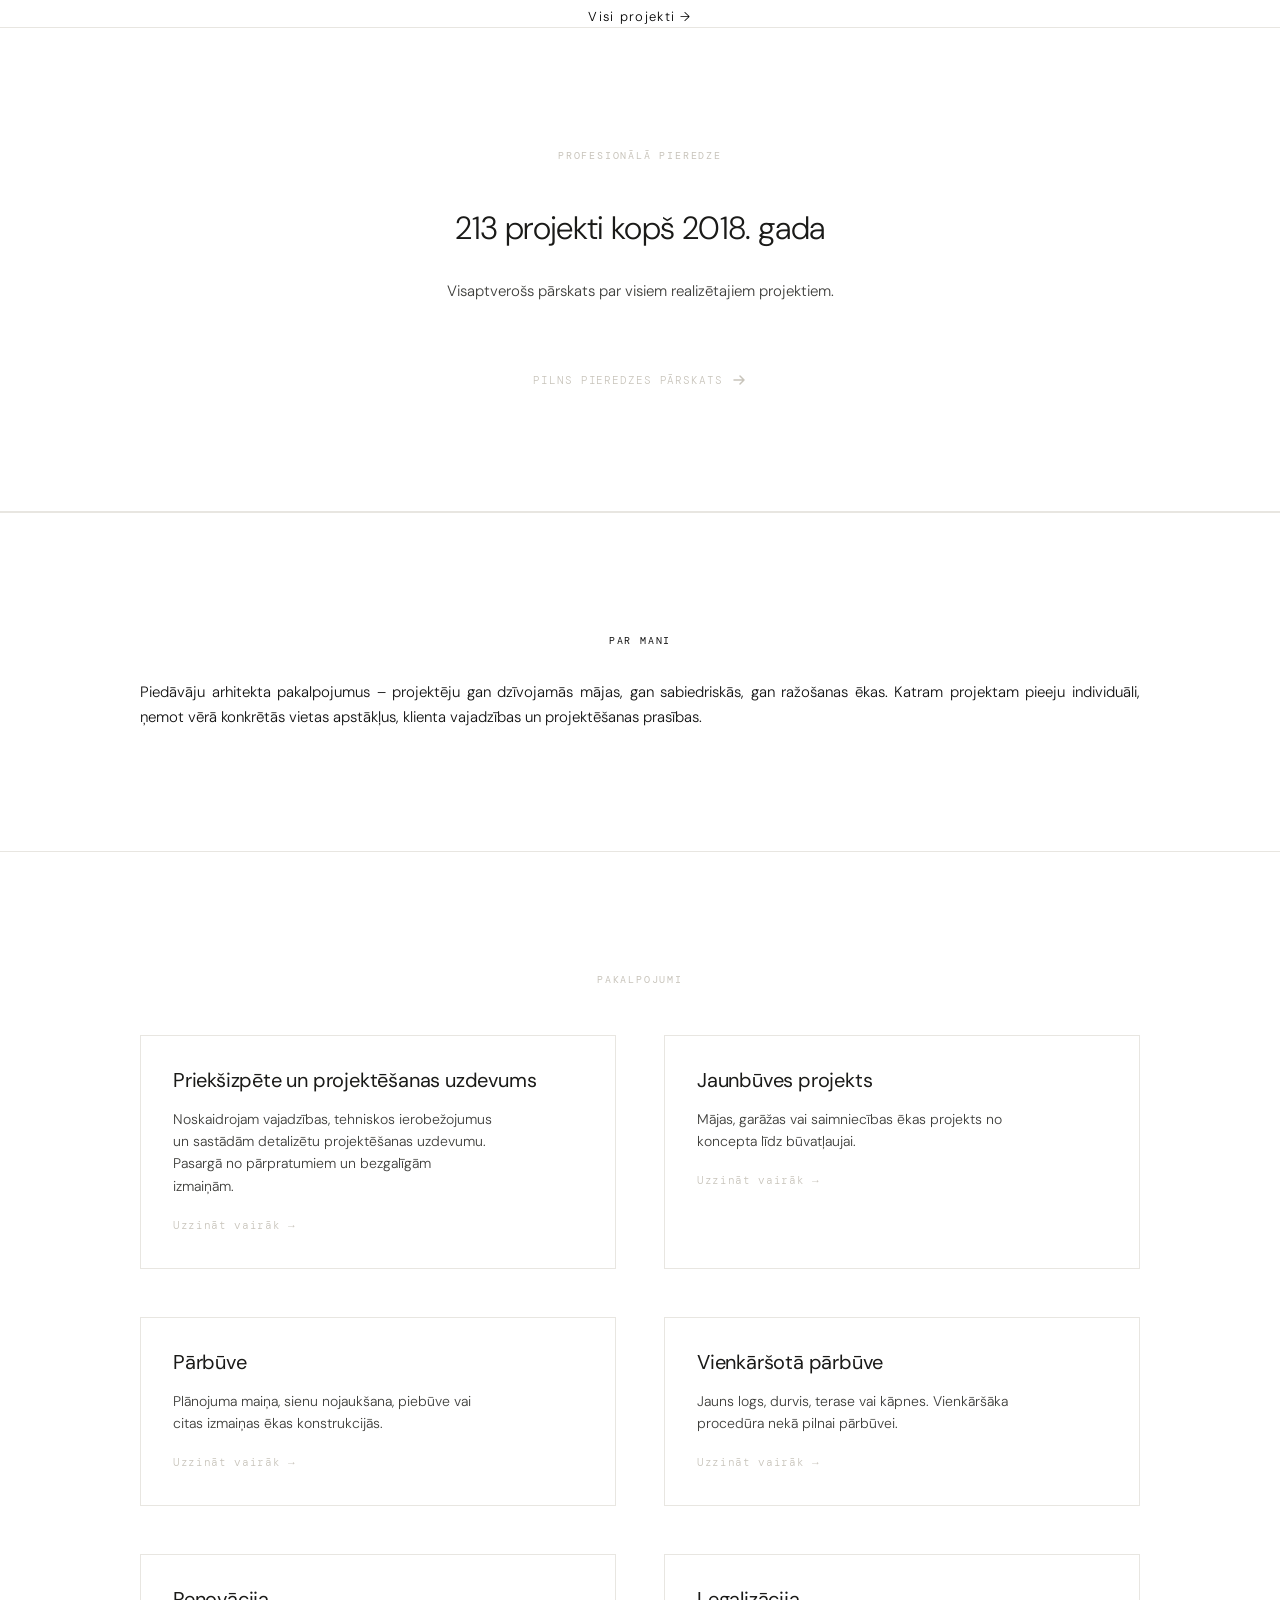
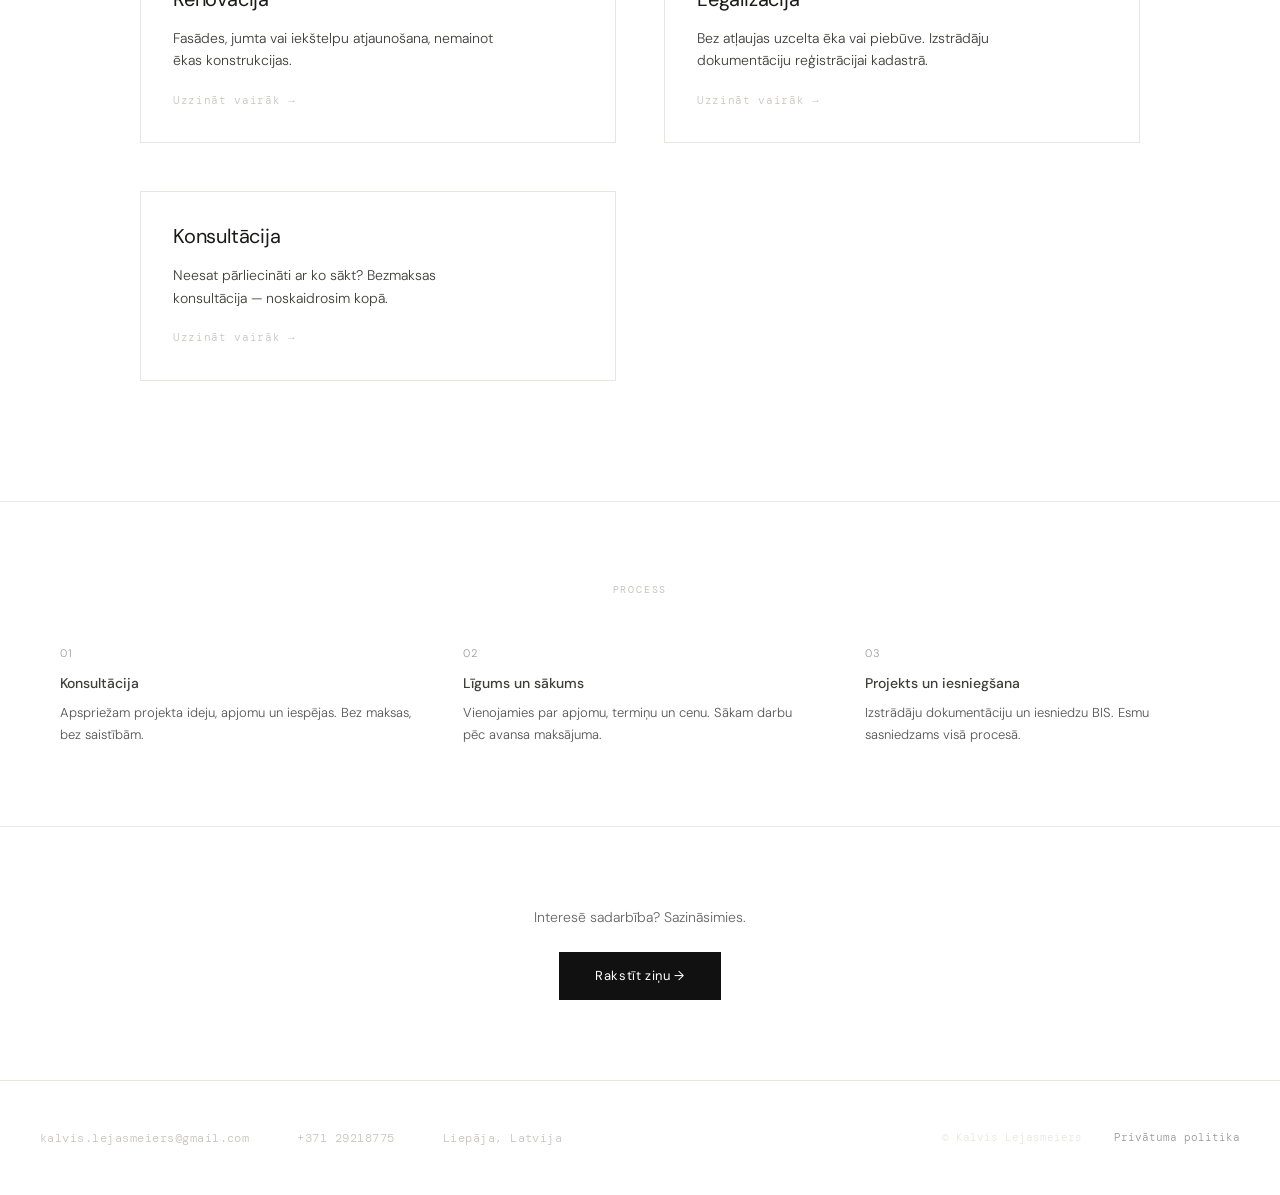
==== commit 143954f8: "Reduce gap between hero and projects" ====
--- a/index.html
+++ b/index.html
@@ -192,7 +192,7 @@
 
       /* Hero CTA */
       .hero-cta {
-        padding: 120px 60px 48px;
+        padding: 120px 60px 16px;
         text-align: center;
       }
       .hero-subtitle {
@@ -211,14 +211,14 @@
         display: flex;
         justify-content: center;
         gap: 48px;
-        padding: 0 60px 80px;
+        padding: 0 60px 20px;
         font-size: 13px;
         color: #999;
         letter-spacing: 0.08em;
       }
       @media (max-width: 768px) {
         .hero-cta {
-          padding: 100px 24px 24px;
+          padding: 100px 24px 16px;
           text-align: center;
         }
         .hero-subtitle {
@@ -234,7 +234,7 @@
         .hero-stats {
           flex-direction: column;
           gap: 8px;
-          padding: 16px 24px 40px;
+          padding: 16px 24px 20px;
           font-size: 12px;
         }
       }
@@ -728,4 +728,5 @@
     </footer>
 
     <script src="assets/js/main.js" defer></script>
-  +  </body>
+</html>
--- a/assets/css/main.css
+++ b/assets/css/main.css
@@ -328,7 +328,7 @@
    ========================================================================== */
 
 .featured-section {
-  padding: var(--space-4xl) 30px var(--space-3xl);
+  padding: 40px 30px var(--space-3xl);
   width: 100%;
   max-width: 1400px;
   margin: 0 auto;
@@ -713,7 +713,7 @@
 
   /* Featured Section — Mobile: single column, no offset */
   .featured-section {
-    padding: 100px 20px 48px;
+    padding: 40px 20px 48px;
   }
 
   /* Chipperfield Grid: Stack vertically on mobile */
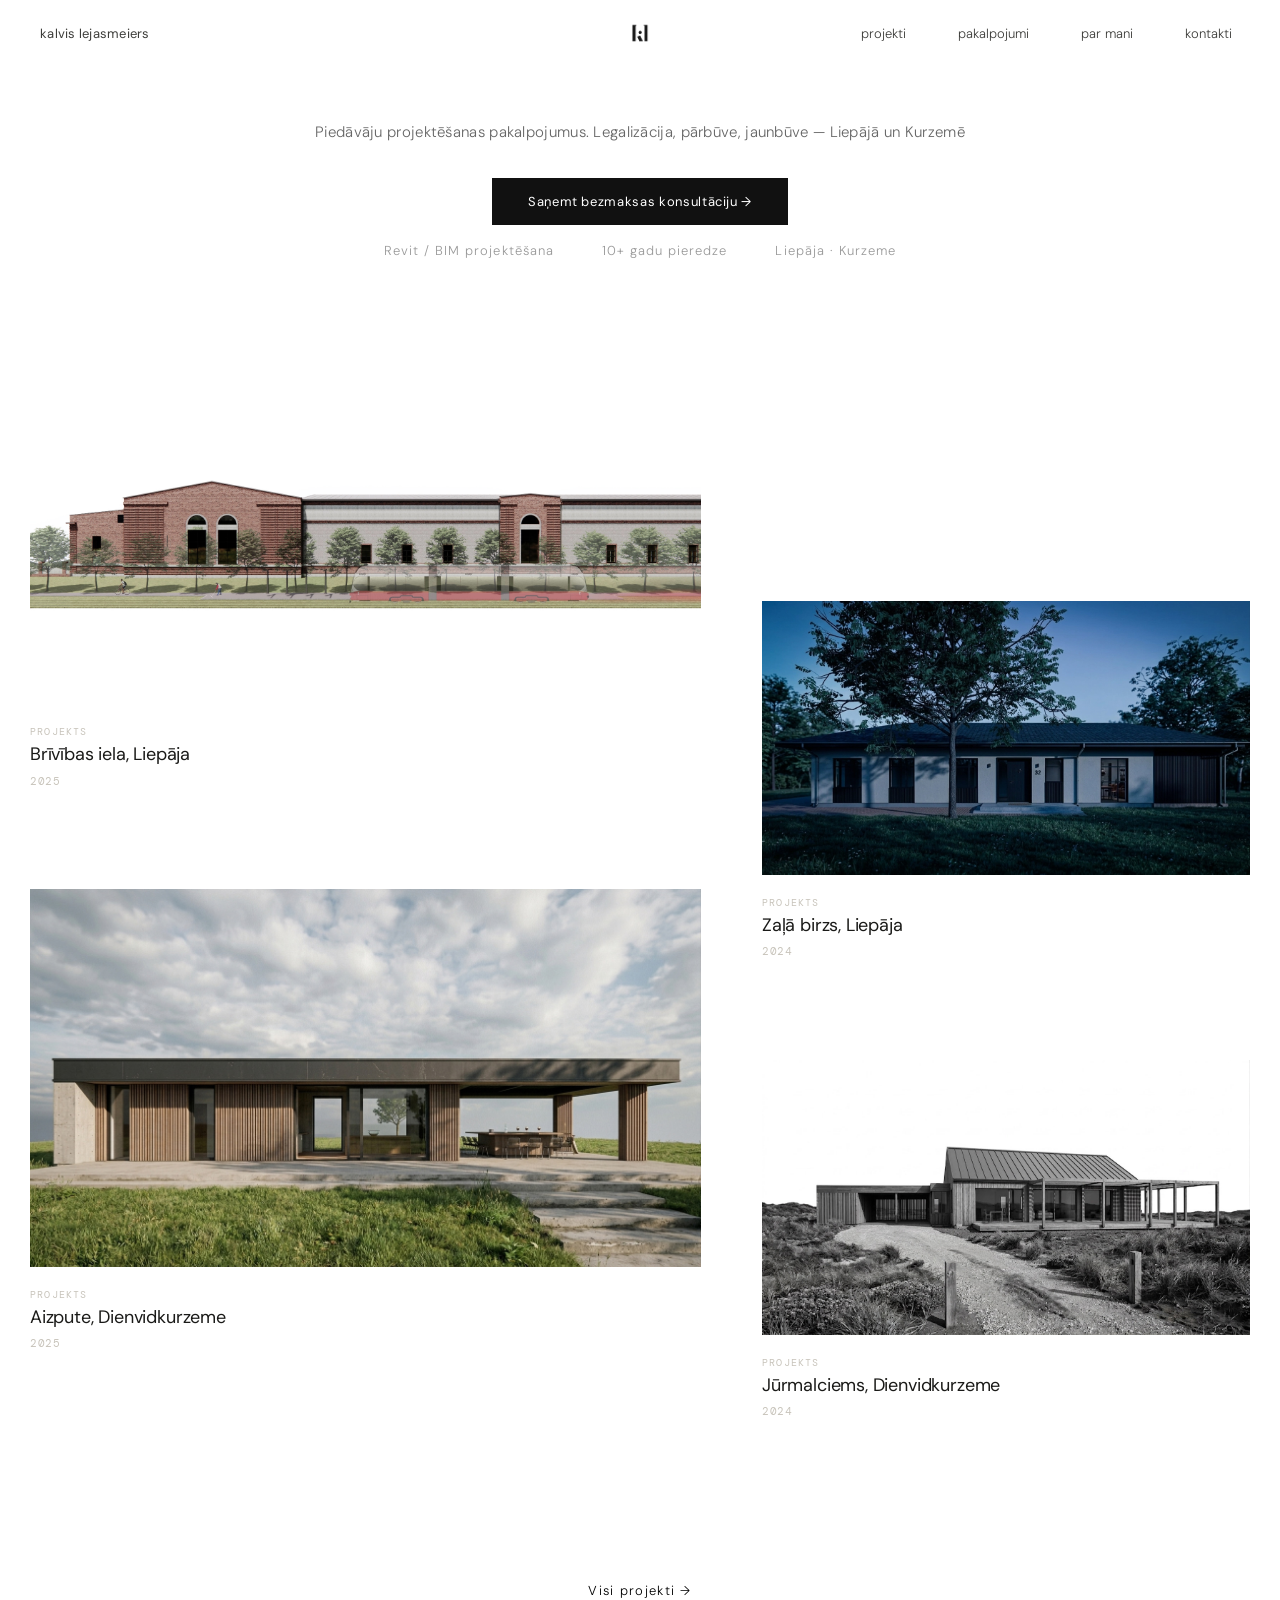
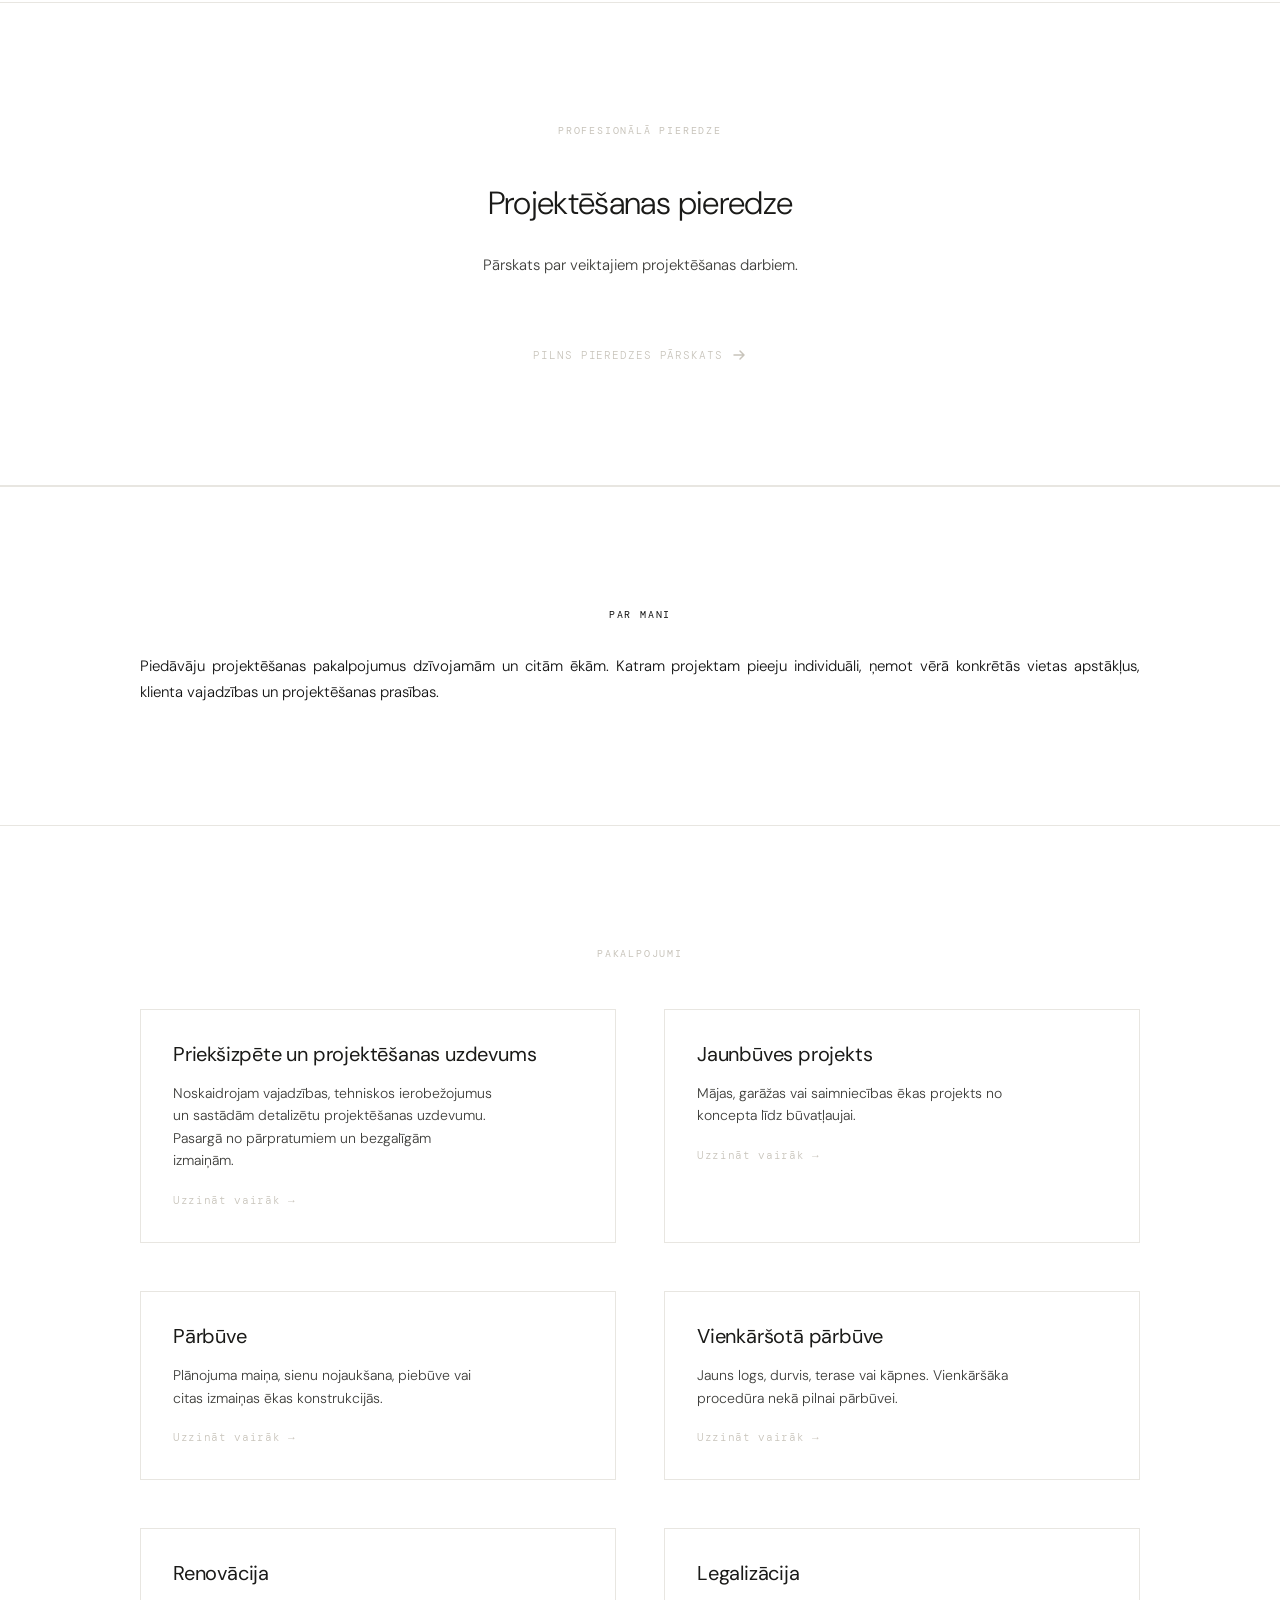
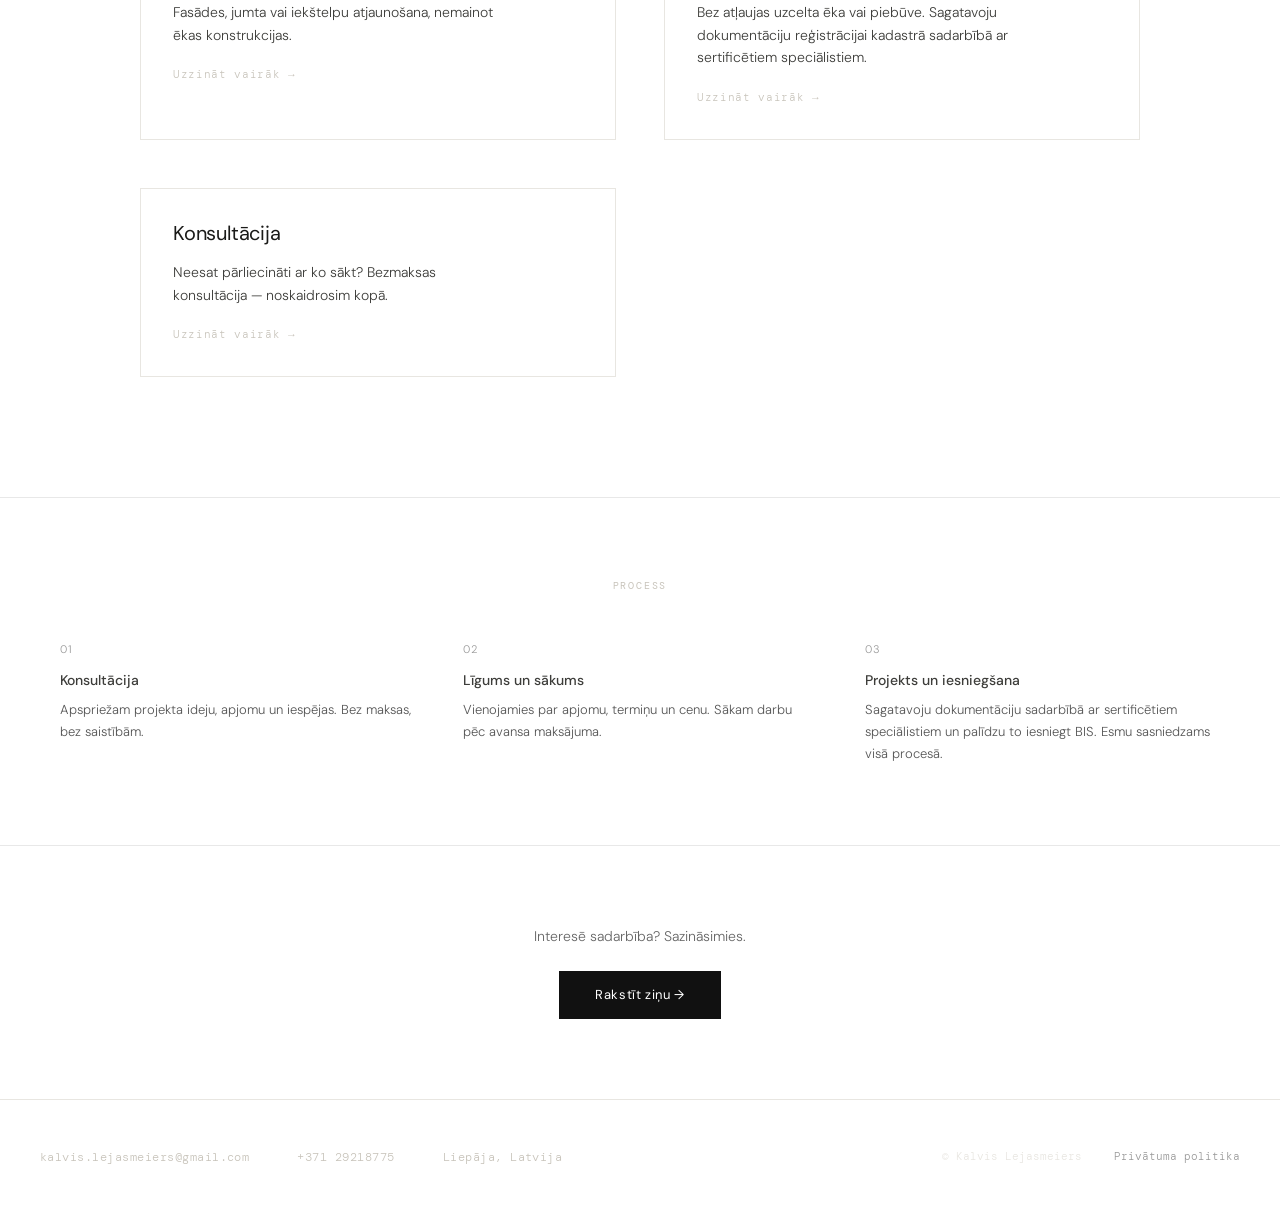
==== commit 10f7805d: "Umami statistika, teksta un privātuma labojumi Co-Authored-By: Claude Opus 5.5 <noreply@anthropic.co" ====
--- a/index.html
+++ b/index.html
@@ -9,7 +9,7 @@
     </title>
     <meta
       name="description"
-      content="Projektētājs Liepājā un Kurzemē — legalizācija, pārbūve, renovācija, jaunbūves projekti. 8+ gadu pieredze. Sazinieties: +371 29218775"
+      content="Projektētājs Liepājā un Kurzemē — legalizācija, pārbūve, renovācija, jaunbūves projekti. 10+ gadu pieredze. Sazinieties: +371 29218775"
     />
     <meta
       name="keywords"
@@ -28,7 +28,7 @@
     />
     <meta
       property="og:description"
-      content="Legalizācija, pārbūve, renovācija, jaunbūve. 8+ gadu pieredze. Liepāja un Kurzeme."
+      content="Legalizācija, pārbūve, renovācija, jaunbūve. 10+ gadu pieredze. Liepāja un Kurzeme."
     />
     <meta property="og:url" content="https://kalvisl.lv/" />
     <meta property="og:type" content="website" />
@@ -70,7 +70,6 @@
         "description": "Projektēšanas pakalpojumi privātiem klientiem — legalizācija, pārbūve, renovācija, jaunbūve. Liepāja un Kurzeme.",
         "telephone": "+37129218775",
         "email": "kalvis.lejasmeiers@gmail.com",
-        "priceRange": "€€",
         "address": {
           "@type": "PostalAddress",
           "addressLocality": "Liepāja",
@@ -307,6 +306,7 @@
         }
       }
     </style>
+    <script defer src="https://cloud.umami.is/script.js" data-website-id="42707bd8-17b0-4889-b96d-6a6ef9fd0ac4" data-domains="kalvisl.lv"></script>
   </head>
   <body>
     <!-- Skip to main content link for keyboard users -->
@@ -356,18 +356,17 @@
       <!-- HERO CTA -->
       <section class="hero-cta">
         <p class="hero-subtitle">
-          Piedāvāju arhitekta pakalpojumus – projektēju gan dzīvojamās mājas,
-          gan sabiedriskās, gan ražošanas ēkas. Legalizācija, pārbūve, jaunbūve
-          — Liepājā un Kurzemē
+          Piedāvāju projektēšanas pakalpojumus. Legalizācija, pārbūve,
+          jaunbūve — Liepājā un Kurzemē
         </p>
-        <a href="/kontakti/" class="cta-button"
+        <a href="/kontakti/" class="cta-button" data-umami-event="CTA kontakti"
           >Saņemt bezmaksas konsultāciju →</a
         >
       </section>
 
       <!-- HERO STATS -->
       <div class="hero-stats">
-        <span>213 realizēti projekti</span>
+        <span>Revit / BIM projektēšana</span>
         <span>10+ gadu pieredze</span>
         <span>Liepāja · Kurzeme</span>
       </div>
@@ -565,9 +564,9 @@
       <section class="pieredze-summary">
         <div class="pieredze-summary-content">
           <span class="section-label reveal">Profesionālā pieredze</span>
-          <h2 class="pieredze-title reveal">213 projekti kopš 2018. gada</h2>
+          <h2 class="pieredze-title reveal">Projektēšanas pieredze</h2>
           <p class="pieredze-text reveal">
-            Visaptverošs pārskats par visiem realizētajiem projektiem.
+            Pārskats par veiktajiem projektēšanas darbiem.
           </p>
 
           <a href="projekti/#pieredze-embedded" class="pieredze-link reveal">
@@ -596,8 +595,8 @@
             >Par mani</span
           >
           <p class="about-text" style="color: #111111 !important">
-            Piedāvāju arhitekta pakalpojumus – projektēju gan dzīvojamās mājas,
-            gan sabiedriskās, gan ražošanas ēkas. Katram projektam pieeju
+            Piedāvāju projektēšanas pakalpojumus dzīvojamām un citām ēkām.
+            Katram projektam pieeju
             individuāli, ņemot vērā konkrētās vietas apstākļus, klienta
             vajadzības un projektēšanas prasības.
           </p>
@@ -655,8 +654,8 @@
             <a href="/pakalpojumi/" class="service-card reveal">
               <h3 class="service-title">Legalizācija</h3>
               <p class="service-desc">
-                Bez atļaujas uzcelta ēka vai piebūve. Izstrādāju dokumentāciju
-                reģistrācijai kadastrā.
+                Bez atļaujas uzcelta ēka vai piebūve. Sagatavoju dokumentāciju
+                reģistrācijai kadastrā sadarbībā ar sertificētiem speciālistiem.
               </p>
               <span class="service-link">Uzzināt vairāk →</span>
             </a>
@@ -696,8 +695,8 @@
             <span class="step-number">03</span>
             <h3>Projekts un iesniegšana</h3>
             <p>
-              Izstrādāju dokumentāciju un iesniedzu BIS. Esmu sasniedzams visā
-              procesā.
+              Sagatavoju dokumentāciju sadarbībā ar sertificētiem speciālistiem
+              un palīdzu to iesniegt BIS. Esmu sasniedzams visā procesā.
             </p>
           </div>
         </div>
@@ -706,17 +705,17 @@
       <!-- CTA SECTION -->
       <section class="cta-section">
         <p class="cta-text">Interesē sadarbība? Sazināsimies.</p>
-        <a href="/kontakti/" class="cta-button">Rakstīt ziņu →</a>
+        <a href="/kontakti/" class="cta-button" data-umami-event="CTA kontakti">Rakstīt ziņu →</a>
       </section>
     </main>
 
     <!-- FOOTER / CONTACT -->
     <footer id="kontakti">
       <div class="footer-contact">
-        <a href="mailto:kalvis.lejasmeiers@gmail.com"
+        <a href="mailto:kalvis.lejasmeiers@gmail.com" data-umami-event="E-pasts"
           >kalvis.lejasmeiers@gmail.com</a
         >
-        <a href="tel:+37129218775">+371 29218775</a>
+        <a href="tel:+37129218775" data-umami-event="Zvans">+371 29218775</a>
         <span>Liepāja, Latvija</span>
       </div>
       <div class="footer-bottom">
